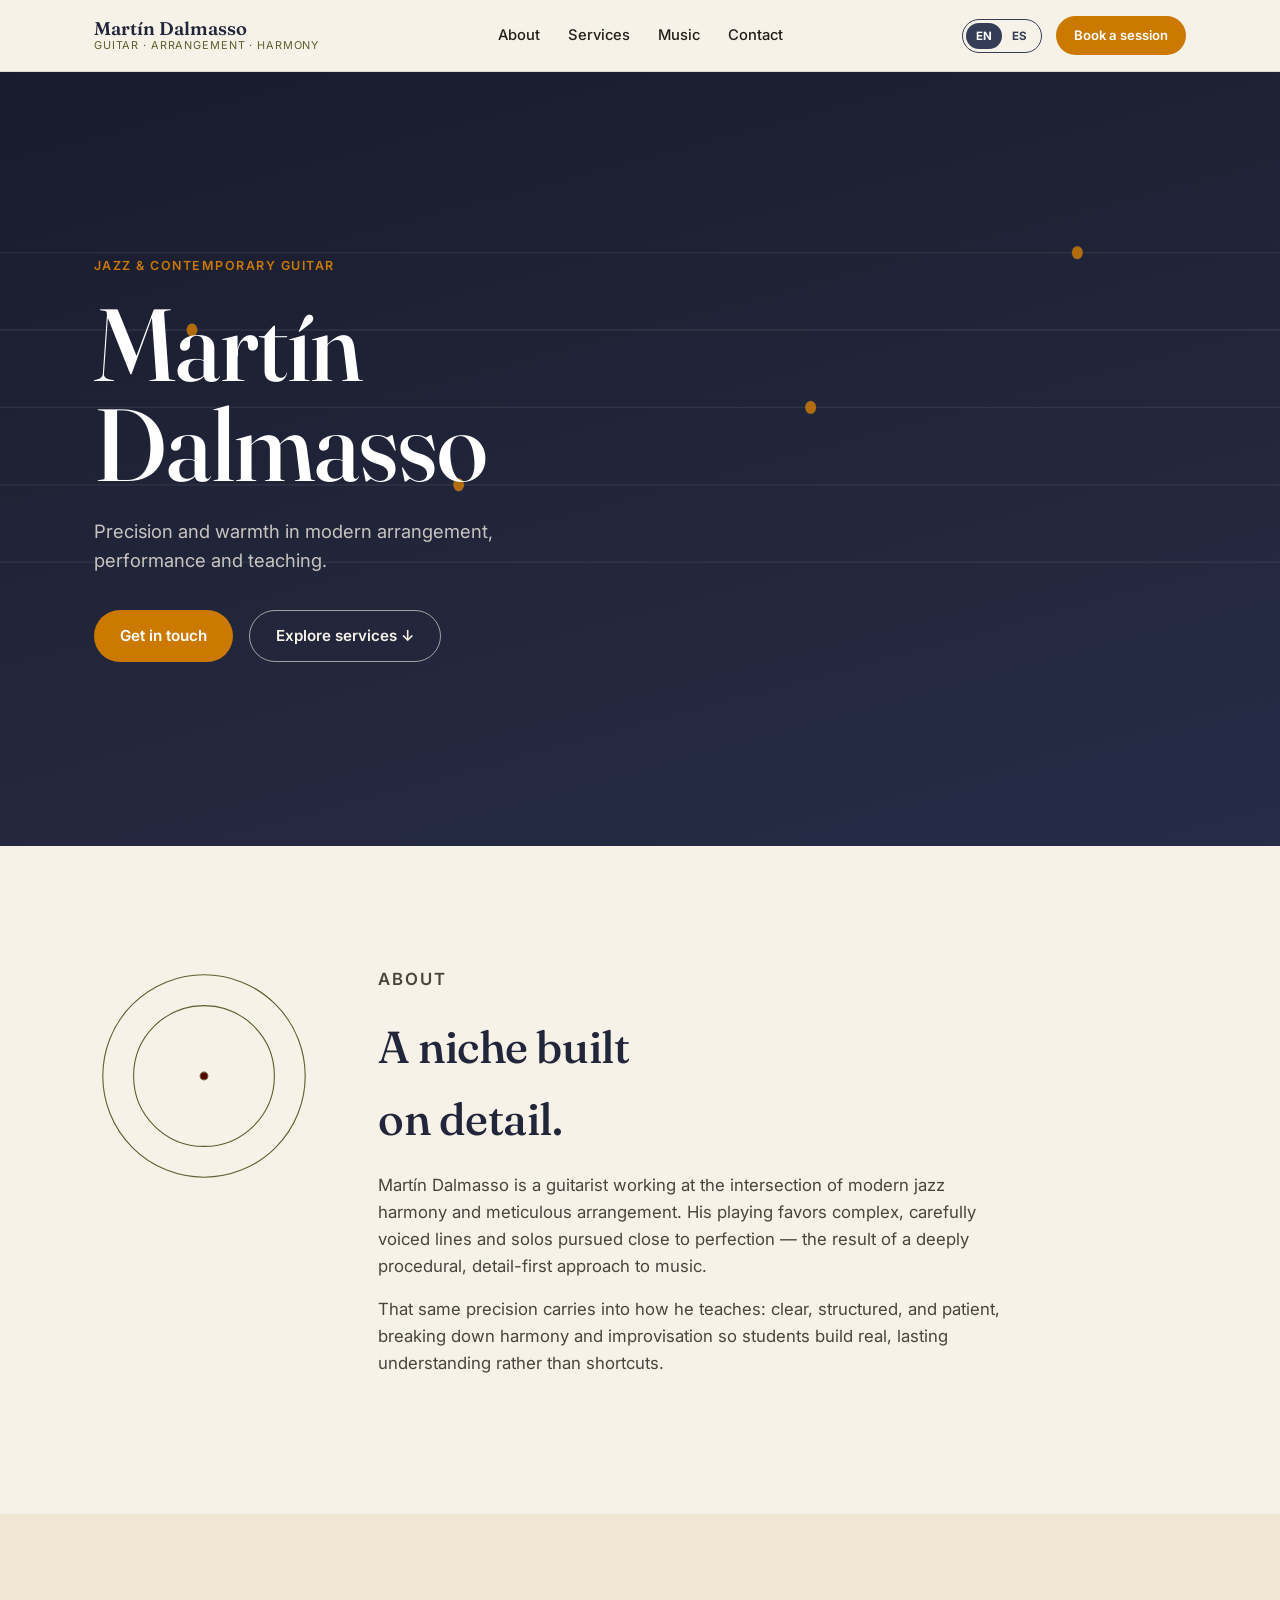
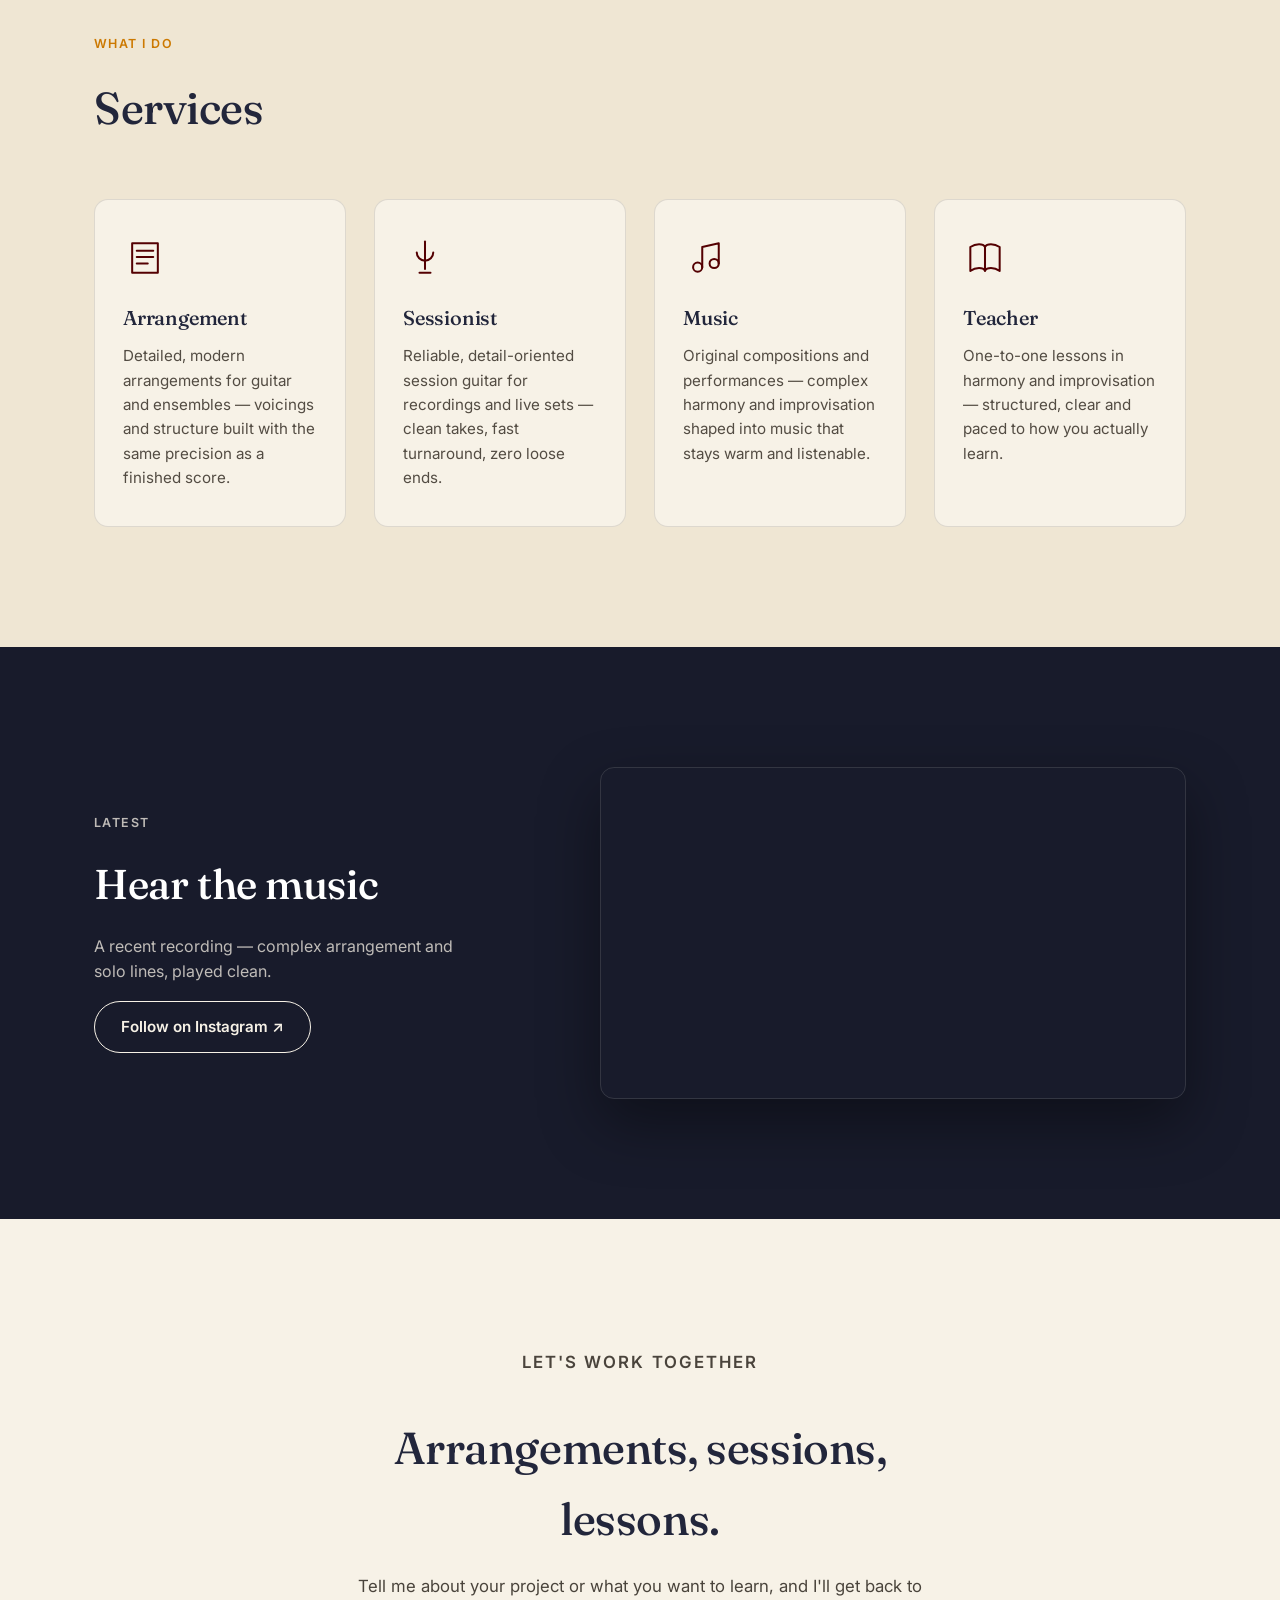
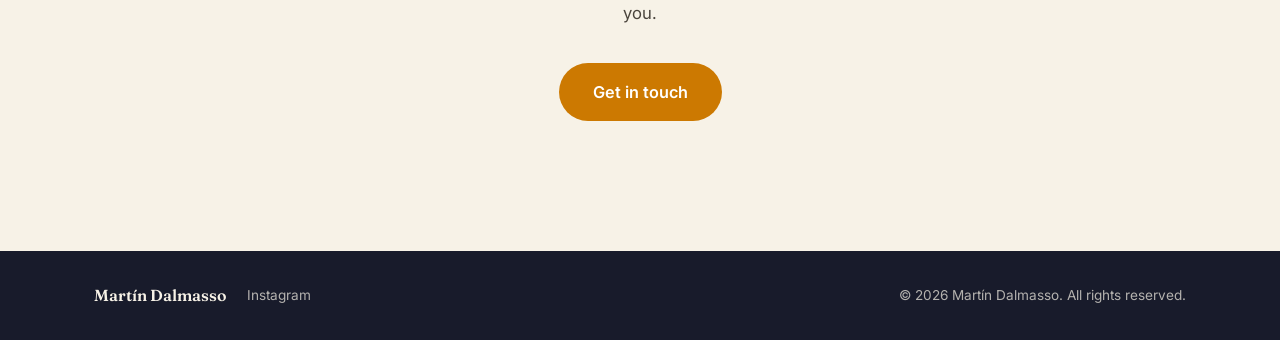
==== index.html @ 3b09c644 "Initial site: hero, about, services, music, contact with EN/ES toggle Plain HTML/CSS/JS, no framewor" ====
<!DOCTYPE html>
<html lang="en">
<head>
<meta charset="UTF-8">
<meta name="viewport" content="width=device-width, initial-scale=1.0">
<title>Martín Dalmasso — Guitar, Arrangement &amp; Harmony</title>
<meta name="description" content="Martín Dalmasso: jazz guitarist specializing in modern arrangements, session work, original music and harmony/improvisation teaching.">
<link rel="icon" href="data:,">
<link rel="preconnect" href="https://fonts.googleapis.com">
<link rel="preconnect" href="https://fonts.gstatic.com" crossorigin>
<link href="https://fonts.googleapis.com/css2?family=Fraunces:opsz,wght@9..144,400;9..144,500;9..144,600&family=Inter:wght@400;500;600&display=swap" rel="stylesheet">
<link rel="stylesheet" href="css/style.css">
</head>
<body>

<a class="skip-link" href="#main" data-i18n="skip">Skip to content</a>

<header class="site-header">
  <div class="header-inner">
    <a class="brand" href="#top">
      <span class="brand-name">Martín Dalmasso</span>
      <span class="brand-tag" data-i18n="brandTag">guitar · arrangement · harmony</span>
    </a>

    <nav class="main-nav" id="mainNav" aria-label="Primary">
      <a href="#about" data-i18n="navAbout">About</a>
      <a href="#services" data-i18n="navServices">Services</a>
      <a href="#music" data-i18n="navMusic">Music</a>
      <a href="#contact" data-i18n="navContact">Contact</a>
    </nav>

    <div class="header-actions">
      <button class="lang-switch" id="langSwitch" type="button" role="group" aria-label="Language">
        <span class="lang-thumb" aria-hidden="true"></span>
        <span class="lang-opt" data-lang="en">EN</span>
        <span class="lang-opt" data-lang="es">ES</span>
      </button>
      <a class="btn btn-primary btn-small" id="ctaHeader" href="#" target="_blank" rel="noopener" data-i18n="ctaShort">Book a session</a>
      <button class="nav-toggle" id="navToggle" type="button" aria-expanded="false" aria-controls="mainNav" aria-label="Menu">
        <span></span><span></span><span></span>
      </button>
    </div>
  </div>
</header>

<main id="main">

  <section class="hero" id="top">
    <svg class="hero-lines" viewBox="0 0 1200 600" preserveAspectRatio="none" aria-hidden="true">
      <line x1="0" y1="140" x2="1200" y2="140"></line>
      <line x1="0" y1="200" x2="1200" y2="200"></line>
      <line x1="0" y1="260" x2="1200" y2="260"></line>
      <line x1="0" y1="320" x2="1200" y2="320"></line>
      <line x1="0" y1="380" x2="1200" y2="380"></line>
      <circle class="note-dot" cx="180" cy="200" r="5"></circle>
      <circle class="note-dot" cx="430" cy="320" r="5"></circle>
      <circle class="note-dot" cx="760" cy="260" r="5"></circle>
      <circle class="note-dot" cx="1010" cy="140" r="5"></circle>
    </svg>

    <div class="hero-inner">
      <p class="eyebrow" data-i18n="heroEyebrow">Jazz &amp; contemporary guitar</p>
      <h1 class="hero-title">Martín<br>Dalmasso</h1>
      <p class="hero-sub" data-i18n="heroSub">Precision and warmth in modern arrangement, performance and teaching.</p>
      <div class="hero-actions">
        <a class="btn btn-primary" id="ctaHero" href="#" target="_blank" rel="noopener" data-i18n="ctaLong">Get in touch</a>
        <a class="btn btn-ghost" href="#services" data-i18n="ctaExplore">Explore services ↓</a>
      </div>
    </div>
  </section>

  <section class="about" id="about">
    <div class="section-inner about-grid">
      <div class="about-mark" aria-hidden="true">
        <svg viewBox="0 0 200 200">
          <circle cx="100" cy="100" r="92" fill="none"></circle>
          <circle cx="100" cy="100" r="64" fill="none"></circle>
          <circle cx="100" cy="100" r="3.5"></circle>
        </svg>
      </div>
      <div class="about-copy">
        <p class="eyebrow eyebrow-dark" data-i18n="aboutEyebrow">About</p>
        <h2 data-i18n="aboutTitle">A niche built on detail.</h2>
        <p data-i18n="aboutP1">Martín Dalmasso is a guitarist working at the intersection of modern jazz harmony and meticulous arrangement. His playing favors complex, carefully voiced lines and solos pursued close to perfection — the result of a deeply procedural, detail-first approach to music.</p>
        <p data-i18n="aboutP2">That same precision carries into how he teaches: clear, structured, and patient, breaking down harmony and improvisation so students build real, lasting understanding rather than shortcuts.</p>
      </div>
    </div>
  </section>

  <section class="services" id="services">
    <div class="section-inner">
      <p class="eyebrow" data-i18n="servicesEyebrow">What I do</p>
      <h2 class="services-title" data-i18n="servicesTitle">Services</h2>

      <div class="service-grid">

        <article class="service-card">
          <svg class="service-icon" viewBox="0 0 48 48" aria-hidden="true">
            <path d="M10 8h28v32H10z" fill="none"></path>
            <path d="M15 16h18M15 23h18M15 30h12"></path>
          </svg>
          <h3 data-i18n="svcArrangeTitle">Arrangement</h3>
          <p data-i18n="svcArrangeDesc">Detailed, modern arrangements for guitar and ensembles — voicings and structure built with the same precision as a finished score.</p>
        </article>

        <article class="service-card">
          <svg class="service-icon" viewBox="0 0 48 48" aria-hidden="true">
            <path d="M24 6v24" ></path>
            <path d="M15 18a9 9 0 0 0 18 0"></path>
            <path d="M24 30v6M18 40h12"></path>
          </svg>
          <h3 data-i18n="svcSessionTitle">Sessionist</h3>
          <p data-i18n="svcSessionDesc">Reliable, detail-oriented session guitar for recordings and live sets — clean takes, fast turnaround, zero loose ends.</p>
        </article>

        <article class="service-card">
          <svg class="service-icon" viewBox="0 0 48 48" aria-hidden="true">
            <circle cx="16" cy="34" r="5" fill="none"></circle>
            <circle cx="34" cy="30" r="5" fill="none"></circle>
            <path d="M21 34V12l18-4v22"></path>
          </svg>
          <h3 data-i18n="svcMusicTitle">Music</h3>
          <p data-i18n="svcMusicDesc">Original compositions and performances — complex harmony and improvisation shaped into music that stays warm and listenable.</p>
        </article>

        <article class="service-card">
          <svg class="service-icon" viewBox="0 0 48 48" aria-hidden="true">
            <path d="M8 12c6-4 14-4 16 0v26c-2-4-10-4-16 0z" fill="none"></path>
            <path d="M40 12c-6-4-14-4-16 0v26c2-4 10-4 16 0z" fill="none"></path>
          </svg>
          <h3 data-i18n="svcTeachTitle">Teacher</h3>
          <p data-i18n="svcTeachDesc">One-to-one lessons in harmony and improvisation — structured, clear and paced to how you actually learn.</p>
        </article>

      </div>
    </div>
  </section>

  <section class="music" id="music">
    <div class="section-inner music-grid">
      <div class="music-copy">
        <p class="eyebrow" data-i18n="musicEyebrow">Latest</p>
        <h2 data-i18n="musicTitle">Hear the music</h2>
        <p data-i18n="musicDesc">A recent recording — complex arrangement and solo lines, played clean.</p>
        <a class="btn btn-ghost btn-on-dark" href="https://www.instagram.com/martindalmassom/" target="_blank" rel="noopener" data-i18n="musicInstagram">Follow on Instagram ↗</a>
      </div>
      <div class="music-embed">
        <div class="video-frame">
          <iframe
            src="https://www.youtube.com/embed/Wm2iDcAbkkQ"
            title="Martín Dalmasso — latest video"
            loading="lazy"
            allow="accelerometer; autoplay; clipboard-write; encrypted-media; gyroscope; picture-in-picture"
            allowfullscreen>
          </iframe>
        </div>
      </div>
    </div>
  </section>

  <section class="contact" id="contact">
    <div class="section-inner contact-inner">
      <p class="eyebrow eyebrow-dark" data-i18n="contactEyebrow">Let's work together</p>
      <h2 data-i18n="contactTitle">Arrangements, sessions, lessons.</h2>
      <p data-i18n="contactDesc">Tell me about your project or what you want to learn, and I'll get back to you.</p>
      <a class="btn btn-primary btn-large" id="ctaContact" href="#" target="_blank" rel="noopener" data-i18n="ctaLong">Get in touch</a>
    </div>
  </section>

</main>

<footer class="site-footer">
  <div class="section-inner footer-inner">
    <span class="brand-name small">Martín Dalmasso</span>
    <a href="https://www.instagram.com/martindalmassom/" target="_blank" rel="noopener">Instagram</a>
    <span class="footer-note" data-i18n="footerNote">© <span id="year"></span> Martín Dalmasso. All rights reserved.</span>
  </div>
</footer>

<script src="js/i18n.js"></script>
<script src="js/main.js"></script>
</body>
</html>
---- css/style.css ----
/* =========================================================
   Martín Dalmasso — design tokens
   ========================================================= */
:root{
  /* brand palette (given) */
  --olive:   #615d30;
  --amber:   #cc7901;
  --navy:    #353c56;
  --maroon:  #540002;

  /* derived neutrals */
  --cream:        #f7f2e7;
  --cream-alt:    #efe6d3;
  --navy-deep:    #22263b;
  --navy-deeper:  #181b2b;
  --ink:          #241f1a;
  --paper-line:   rgba(36, 31, 26, 0.12);

  --font-display: "Fraunces", Georgia, serif;
  --font-body: "Inter", -apple-system, BlinkMacSystemFont, "Segoe UI", sans-serif;

  --max-width: 1140px;
  --radius: 14px;
  --ease: cubic-bezier(.22,.8,.3,1);
}

*{ box-sizing: border-box; }
html{ scroll-behavior: smooth; }
body{
  margin: 0;
  background: var(--cream);
  color: var(--ink);
  font-family: var(--font-body);
  line-height: 1.6;
  -webkit-font-smoothing: antialiased;
}
h1,h2,h3{
  font-family: var(--font-display);
  margin: 0 0 .4em;
  font-weight: 500;
  letter-spacing: -0.01em;
}
p{ margin: 0 0 1em; }
a{ color: inherit; text-decoration: none; }
img, svg{ display: block; max-width: 100%; }
.section-inner{
  max-width: var(--max-width);
  margin: 0 auto;
  padding: 0 24px;
}

.skip-link{
  position: absolute; left: -999px; top: 0;
  background: var(--navy); color: #fff; padding: 10px 16px; z-index: 999;
}
.skip-link:focus{ left: 12px; top: 12px; }

/* =========================================================
   Buttons
   ========================================================= */
.btn{
  display: inline-flex; align-items: center; gap: 8px;
  font-weight: 600; font-size: .95rem;
  padding: 13px 26px;
  border-radius: 999px;
  transition: transform .25s var(--ease), background .25s var(--ease), color .25s var(--ease), border-color .25s var(--ease);
  white-space: nowrap;
}
.btn-primary{
  background: var(--amber);
  color: #fff;
}
.btn-primary:hover{ background: var(--maroon); transform: translateY(-1px); }
.btn-ghost{
  border: 1.5px solid var(--ink);
  color: var(--ink);
}
.btn-ghost:hover{ background: var(--ink); color: var(--cream); }
.btn-on-dark.btn-ghost{ border-color: var(--cream); color: var(--cream); }
.btn-on-dark.btn-ghost:hover{ background: var(--cream); color: var(--navy-deep); }
.btn-small{ padding: 9px 18px; font-size: .82rem; }
.btn-large{ padding: 16px 34px; font-size: 1.02rem; }

/* =========================================================
   Header
   ========================================================= */
.site-header{
  position: sticky; top: 0; z-index: 100;
  background: rgba(247,242,231,0.9);
  backdrop-filter: blur(10px);
  border-bottom: 1px solid var(--paper-line);
}
.header-inner{
  max-width: var(--max-width);
  margin: 0 auto;
  padding: 16px 24px;
  display: flex; align-items: center; justify-content: space-between;
  gap: 24px;
}
.brand{ display: flex; flex-direction: column; line-height: 1.1; }
.brand-name{ font-family: var(--font-display); font-size: 1.15rem; font-weight: 600; color: var(--navy-deep); }
.brand-name.small{ font-size: 1rem; }
.brand-tag{ font-size: .68rem; letter-spacing: .08em; text-transform: uppercase; color: var(--olive); }

.main-nav{ display: flex; gap: 28px; font-size: .92rem; font-weight: 500; }
.main-nav a{ position: relative; padding: 4px 0; }
.main-nav a::after{
  content: ""; position: absolute; left: 0; right: 100%; bottom: -2px; height: 2px;
  background: var(--amber); transition: right .25s var(--ease);
}
.main-nav a:hover::after{ right: 0; }

.header-actions{ display: flex; align-items: center; gap: 14px; }

/* language pill switch */
.lang-switch{
  position: relative;
  display: flex; align-items: center;
  width: 80px; height: 34px;
  border-radius: 999px;
  border: 1.5px solid var(--navy);
  background: transparent;
  cursor: pointer;
  padding: 3px;
  font-family: var(--font-body);
}
.lang-opt{
  flex: 1; z-index: 2; text-align: center;
  font-size: .72rem; font-weight: 700; letter-spacing: .04em;
  color: var(--navy); transition: color .25s var(--ease);
}
.lang-thumb{
  position: absolute; top: 3px; left: 3px;
  width: calc(50% - 3px); height: calc(100% - 6px);
  border-radius: 999px;
  background: var(--navy);
  transition: transform .3s var(--ease);
}
.lang-switch[data-active="es"] .lang-thumb{ transform: translateX(100%); }
.lang-switch[data-active="en"] .lang-opt[data-lang="en"],
.lang-switch[data-active="es"] .lang-opt[data-lang="es"]{ color: #fff; }

.nav-toggle{
  display: none;
  width: 34px; height: 34px;
  border: none; background: none; cursor: pointer;
  flex-direction: column; justify-content: center; gap: 5px;
}
.nav-toggle span{ height: 2px; background: var(--navy-deep); border-radius: 2px; }

/* =========================================================
   Hero
   ========================================================= */
.hero{
  position: relative;
  min-height: 86vh;
  display: flex; align-items: center;
  background: linear-gradient(165deg, var(--navy-deeper) 0%, var(--navy-deep) 55%, #262c47 100%);
  color: var(--cream);
  overflow: hidden;
}
.hero-lines{
  position: absolute; inset: 0; width: 100%; height: 100%;
  stroke: rgba(247,242,231,0.08); stroke-width: 1;
}
.hero-lines .note-dot{ fill: var(--amber); opacity: .85; }
.hero-inner{
  position: relative; z-index: 1;
  max-width: var(--max-width);
  margin: 0 auto; padding: 0 24px;
  width: 100%;
}
.eyebrow{
  font-size: .78rem; letter-spacing: .12em; text-transform: uppercase;
  color: var(--amber); font-weight: 600; margin-bottom: 18px;
}
.eyebrow-dark{ color: var(--maroon); }
.hero-title{
  font-size: clamp(3.2rem, 9vw, 6.4rem);
  line-height: .98;
  margin-bottom: 22px;
  color: #fff;
}
.hero-sub{
  max-width: 480px;
  font-size: 1.15rem;
  color: rgba(247,242,231,0.78);
  margin-bottom: 34px;
}
.hero-actions{ display: flex; gap: 16px; flex-wrap: wrap; }
.hero .btn-ghost{ border-color: rgba(247,242,231,0.6); color: var(--cream); }
.hero .btn-ghost:hover{ background: var(--cream); color: var(--navy-deep); }

/* =========================================================
   About
   ========================================================= */
.about{ padding: 120px 0; background: var(--cream); }
.about-grid{
  display: grid;
  grid-template-columns: 220px 1fr;
  gap: 64px;
  align-items: start;
}
.about-mark svg{ stroke: var(--olive); fill: var(--maroon); stroke-width: 1; }
.about-copy h2{ font-size: clamp(2rem, 4vw, 2.8rem); color: var(--navy-deep); max-width: 10ch; }
.about-copy p{ max-width: 640px; color: #4a443c; font-size: 1.05rem; }

/* =========================================================
   Services
   ========================================================= */
.services{ padding: 120px 0; background: var(--cream-alt); }
.services-title{ font-size: clamp(2rem, 4vw, 2.8rem); color: var(--navy-deep); margin-bottom: 56px; }
.service-grid{
  display: grid;
  grid-template-columns: repeat(auto-fit, minmax(240px, 1fr));
  gap: 28px;
}
.service-card{
  background: var(--cream);
  border-radius: var(--radius);
  padding: 36px 28px;
  border: 1px solid var(--paper-line);
  transition: transform .3s var(--ease), box-shadow .3s var(--ease), border-color .3s var(--ease);
}
.service-card:hover{
  transform: translateY(-4px);
  box-shadow: 0 16px 40px rgba(36,31,26,.08);
  border-color: var(--amber);
}
.service-icon{
  width: 44px; height: 44px; margin-bottom: 22px;
  stroke: var(--maroon); stroke-width: 2.2; fill: none;
  stroke-linecap: round; stroke-linejoin: round;
}
.service-card h3{ font-size: 1.25rem; color: var(--navy-deep); margin-bottom: 10px; }
.service-card p{ font-size: .95rem; color: #534c43; margin: 0; }

/* =========================================================
   Music
   ========================================================= */
.music{ padding: 120px 0; background: var(--navy-deeper); color: var(--cream); }
.music-grid{
  display: grid; grid-template-columns: 1fr 1.3fr;
  gap: 56px; align-items: center;
}
.music-copy h2{ color: #fff; font-size: clamp(1.9rem, 3.6vw, 2.6rem); }
.music-copy p{ color: rgba(247,242,231,0.75); max-width: 380px; }
.video-frame{
  position: relative; width: 100%; padding-top: 56.25%;
  border-radius: var(--radius); overflow: hidden;
  box-shadow: 0 24px 60px rgba(0,0,0,.4);
  border: 1px solid rgba(247,242,231,0.12);
}
.video-frame iframe{ position: absolute; inset: 0; width: 100%; height: 100%; border: 0; }

/* =========================================================
   Contact
   ========================================================= */
.contact{ padding: 130px 0; background: var(--cream); text-align: center; }
.contact-inner{ max-width: 620px; }
.contact h2{ font-size: clamp(2rem, 4vw, 2.8rem); color: var(--navy-deep); }
.contact p{ color: #4a443c; font-size: 1.05rem; margin-bottom: 36px; }

/* =========================================================
   Footer
   ========================================================= */
.site-footer{ background: var(--navy-deeper); color: rgba(247,242,231,0.7); padding: 32px 0; }
.footer-inner{
  display: flex; flex-wrap: wrap; align-items: center; gap: 20px;
  font-size: .85rem;
}
.footer-inner .brand-name{ color: var(--cream); }
.footer-inner a:hover{ color: var(--amber); }
.footer-note{ margin-left: auto; }

/* =========================================================
   Reveal-on-scroll
   ========================================================= */
.reveal{ opacity: 0; transform: translateY(18px); transition: opacity .7s var(--ease), transform .7s var(--ease); }
.reveal.is-visible{ opacity: 1; transform: translateY(0); }

/* =========================================================
   Responsive
   ========================================================= */
@media (max-width: 860px){
  .about-grid{ grid-template-columns: 1fr; }
  .about-mark{ width: 120px; }
  .music-grid{ grid-template-columns: 1fr; }
}

@media (max-width: 760px){
  .main-nav{
    position: absolute; top: 100%; left: 0; right: 0;
    background: var(--cream);
    flex-direction: column; gap: 0;
    border-bottom: 1px solid var(--paper-line);
    max-height: 0; overflow: hidden;
    transition: max-height .3s var(--ease);
  }
  .main-nav.is-open{ max-height: 260px; }
  .main-nav a{ padding: 14px 24px; border-top: 1px solid var(--paper-line); }
  .main-nav a::after{ display: none; }
  .nav-toggle{ display: flex; }
  .header-actions .btn-small{ display: none; }
}

@media (max-width: 520px){
  .hero{ min-height: 78vh; }
  .footer-inner{ flex-direction: column; align-items: flex-start; }
  .footer-note{ margin-left: 0; }
}
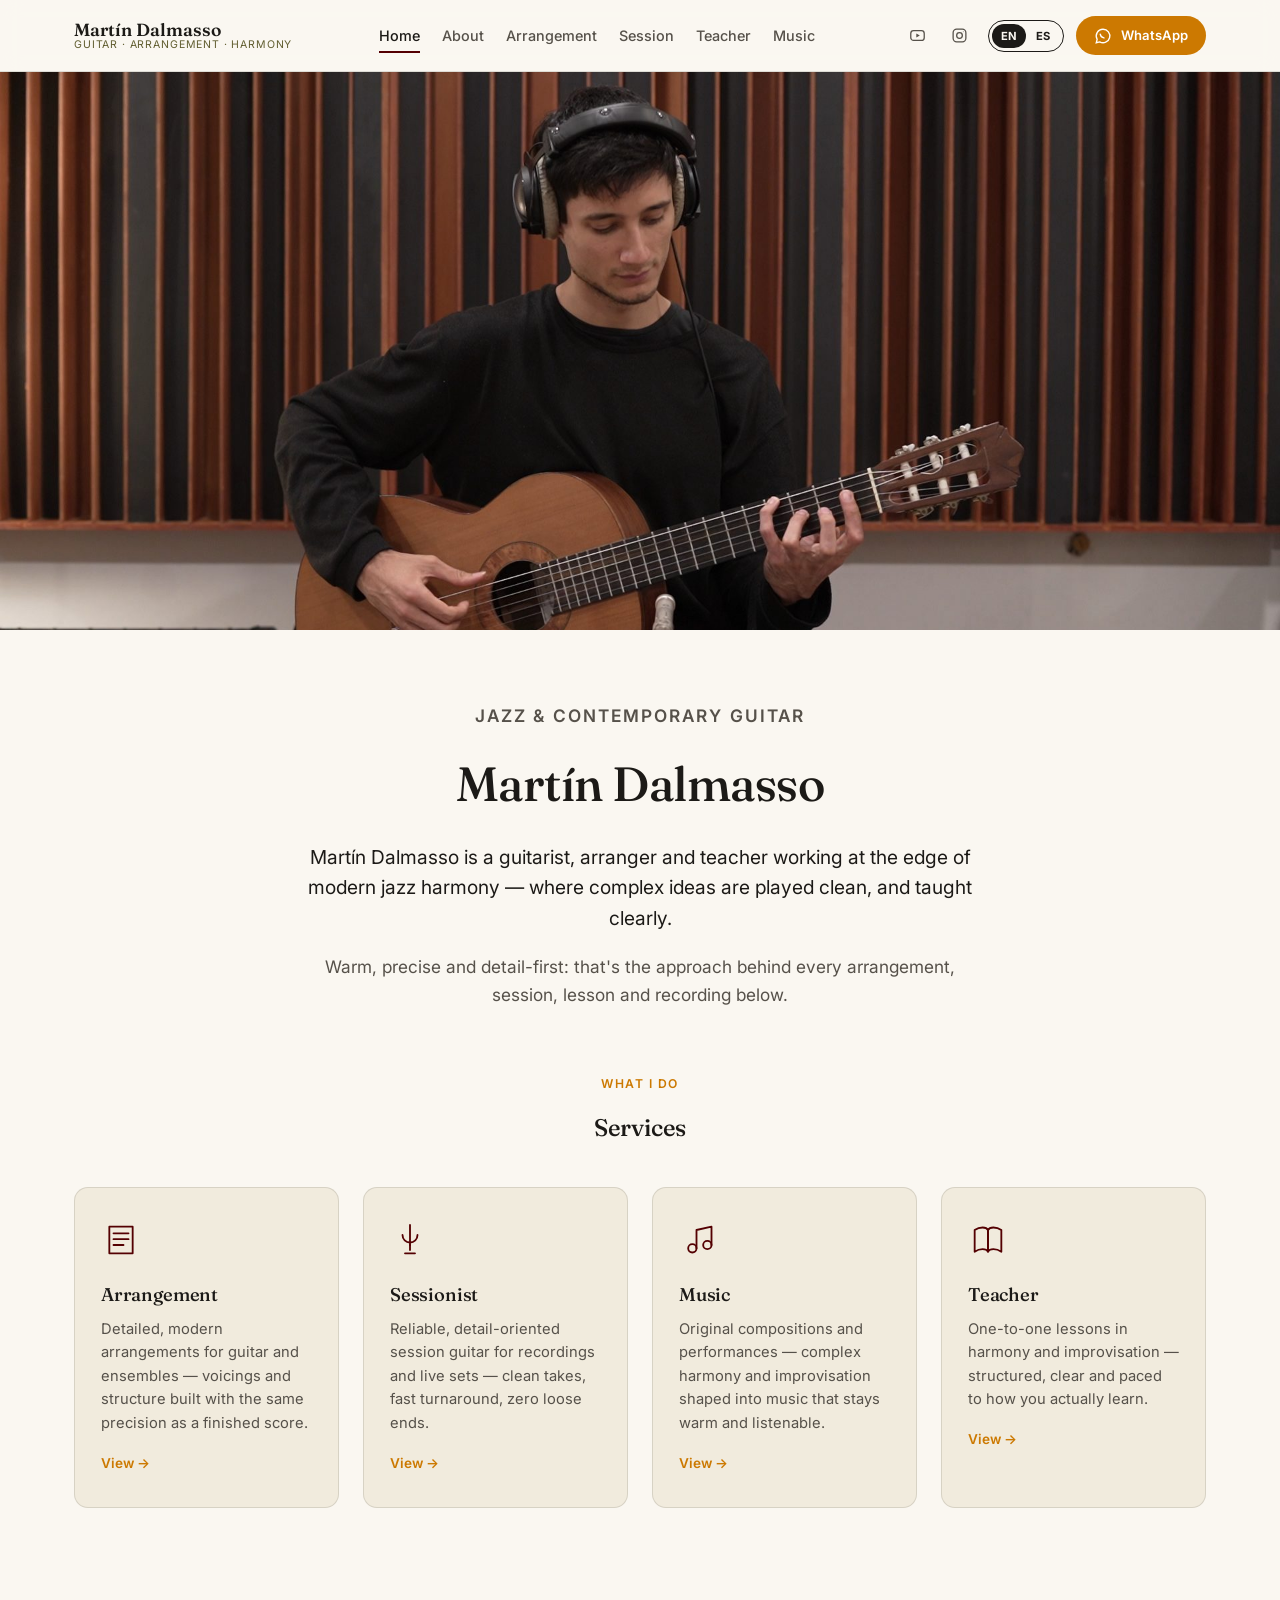
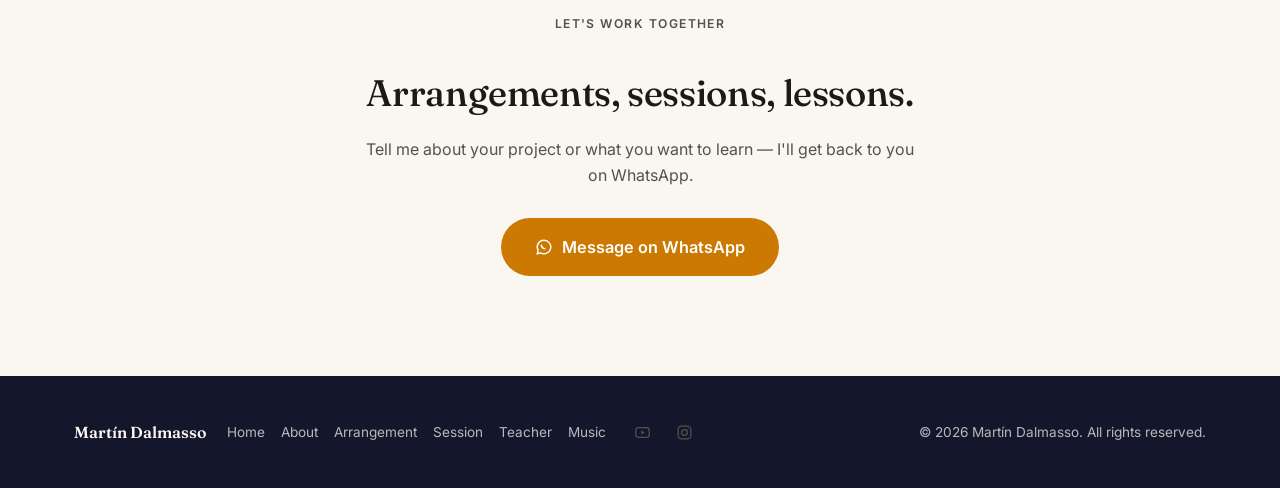
==== commit 407b7cae: "Rebuild as multi-page site with real photos, WhatsApp CTA, GH Pages deploy Per client feedback: sepa" ====
--- a/index.html
+++ b/index.html
@@ -11,31 +11,44 @@
 <link href="https://fonts.googleapis.com/css2?family=Fraunces:opsz,wght@9..144,400;9..144,500;9..144,600&family=Inter:wght@400;500;600&display=swap" rel="stylesheet">
 <link rel="stylesheet" href="css/style.css">
 </head>
-<body>
+<body data-page="home">
 
 <a class="skip-link" href="#main" data-i18n="skip">Skip to content</a>
 
 <header class="site-header">
   <div class="header-inner">
-    <a class="brand" href="#top">
+    <a class="brand" href="index.html">
       <span class="brand-name">Martín Dalmasso</span>
       <span class="brand-tag" data-i18n="brandTag">guitar · arrangement · harmony</span>
     </a>
 
     <nav class="main-nav" id="mainNav" aria-label="Primary">
-      <a href="#about" data-i18n="navAbout">About</a>
-      <a href="#services" data-i18n="navServices">Services</a>
-      <a href="#music" data-i18n="navMusic">Music</a>
-      <a href="#contact" data-i18n="navContact">Contact</a>
+      <a href="index.html" data-page="home" data-i18n="navHome">Home</a>
+      <a href="about.html" data-page="about" data-i18n="navAbout">About</a>
+      <a href="services/arrangement.html" data-page="arrangement" data-i18n="navArrangement">Arrangement</a>
+      <a href="services/session.html" data-page="session" data-i18n="navSession">Session</a>
+      <a href="services/teacher.html" data-page="teacher" data-i18n="navTeacher">Teacher</a>
+      <a href="services/music.html" data-page="music" data-i18n="navMusic">Music</a>
     </nav>
 
     <div class="header-actions">
+      <div class="social-icons">
+        <a href="https://www.youtube.com/@martindalmassom" target="_blank" rel="noopener" aria-label="YouTube">
+          <svg viewBox="0 0 24 24" fill="none" stroke="currentColor" stroke-width="1.8"><rect x="2.5" y="5" width="19" height="14" rx="4"></rect><path d="M10.3 9.3v5.4l5-2.7z" fill="currentColor" stroke="none"></path></svg>
+        </a>
+        <a href="https://www.instagram.com/martindalmassom/" target="_blank" rel="noopener" aria-label="Instagram">
+          <svg viewBox="0 0 24 24" fill="none" stroke="currentColor" stroke-width="1.8"><rect x="3" y="3" width="18" height="18" rx="5"></rect><circle cx="12" cy="12" r="4"></circle><circle cx="17.3" cy="6.7" r="0.6" fill="currentColor" stroke="none"></circle></svg>
+        </a>
+      </div>
       <button class="lang-switch" id="langSwitch" type="button" role="group" aria-label="Language">
         <span class="lang-thumb" aria-hidden="true"></span>
         <span class="lang-opt" data-lang="en">EN</span>
         <span class="lang-opt" data-lang="es">ES</span>
       </button>
-      <a class="btn btn-primary btn-small" id="ctaHeader" href="#" target="_blank" rel="noopener" data-i18n="ctaShort">Book a session</a>
+      <a class="btn btn-primary btn-small cta-whatsapp" href="#" target="_blank" rel="noopener">
+        <svg class="btn-icon" viewBox="0 0 24 24" fill="none" stroke="currentColor" stroke-width="1.8"><path d="M12 3a9 9 0 0 0-7.8 13.5L3 21l4.6-1.2A9 9 0 1 0 12 3z"></path><path d="M8.3 9.6c.4 2.6 2.4 4.6 5 5" stroke-linecap="round"></path></svg>
+        <span class="btn-label" data-i18n="ctaWhatsapp">WhatsApp</span>
+      </a>
       <button class="nav-toggle" id="navToggle" type="button" aria-expanded="false" aria-controls="mainNav" aria-label="Menu">
         <span></span><span></span><span></span>
       </button>
@@ -45,125 +58,84 @@
 
 <main id="main">
 
-  <section class="hero" id="top">
-    <svg class="hero-lines" viewBox="0 0 1200 600" preserveAspectRatio="none" aria-hidden="true">
-      <line x1="0" y1="140" x2="1200" y2="140"></line>
-      <line x1="0" y1="200" x2="1200" y2="200"></line>
-      <line x1="0" y1="260" x2="1200" y2="260"></line>
-      <line x1="0" y1="320" x2="1200" y2="320"></line>
-      <line x1="0" y1="380" x2="1200" y2="380"></line>
-      <circle class="note-dot" cx="180" cy="200" r="5"></circle>
-      <circle class="note-dot" cx="430" cy="320" r="5"></circle>
-      <circle class="note-dot" cx="760" cy="260" r="5"></circle>
-      <circle class="note-dot" cx="1010" cy="140" r="5"></circle>
-    </svg>
+  <div class="hero-banner pos-top">
+    <img src="assets/img/home.jpg" alt="Martín Dalmasso playing classical guitar in a recording studio">
+  </div>
 
-    <div class="hero-inner">
-      <p class="eyebrow" data-i18n="heroEyebrow">Jazz &amp; contemporary guitar</p>
-      <h1 class="hero-title">Martín<br>Dalmasso</h1>
-      <p class="hero-sub" data-i18n="heroSub">Precision and warmth in modern arrangement, performance and teaching.</p>
-      <div class="hero-actions">
-        <a class="btn btn-primary" id="ctaHero" href="#" target="_blank" rel="noopener" data-i18n="ctaLong">Get in touch</a>
-        <a class="btn btn-ghost" href="#services" data-i18n="ctaExplore">Explore services ↓</a>
+  <section class="page-copy is-centered">
+    <div class="section-inner">
+      <div class="copy-wrap">
+        <p class="eyebrow" data-i18n="homeEyebrow">Jazz &amp; contemporary guitar</p>
+        <h1>Martín Dalmasso</h1>
+        <p class="lede" data-i18n="homeLede">Martín Dalmasso is a guitarist, arranger and teacher working at the edge of modern jazz harmony — where complex ideas are played clean, and taught clearly.</p>
+        <p data-i18n="homeLede2">Warm, precise and detail-first: that's the approach behind every arrangement, session, lesson and recording below.</p>
       </div>
     </div>
   </section>
 
-  <section class="about" id="about">
-    <div class="section-inner about-grid">
-      <div class="about-mark" aria-hidden="true">
-        <svg viewBox="0 0 200 200">
-          <circle cx="100" cy="100" r="92" fill="none"></circle>
-          <circle cx="100" cy="100" r="64" fill="none"></circle>
-          <circle cx="100" cy="100" r="3.5"></circle>
-        </svg>
-      </div>
-      <div class="about-copy">
-        <p class="eyebrow eyebrow-dark" data-i18n="aboutEyebrow">About</p>
-        <h2 data-i18n="aboutTitle">A niche built on detail.</h2>
-        <p data-i18n="aboutP1">Martín Dalmasso is a guitarist working at the intersection of modern jazz harmony and meticulous arrangement. His playing favors complex, carefully voiced lines and solos pursued close to perfection — the result of a deeply procedural, detail-first approach to music.</p>
-        <p data-i18n="aboutP2">That same precision carries into how he teaches: clear, structured, and patient, breaking down harmony and improvisation so students build real, lasting understanding rather than shortcuts.</p>
-      </div>
-    </div>
-  </section>
+  <section class="quicknav" id="services">
+    <div class="section-inner">
+      <p class="eyebrow" style="text-align:center" data-i18n="servicesEyebrow">What I do</p>
+      <h2 style="text-align:center" data-i18n="servicesTitle">Services</h2>
+      <div class="quicknav-grid" style="margin-top:40px;">
 
-  <section class="services" id="services">
-    <div class="section-inner">
-      <p class="eyebrow" data-i18n="servicesEyebrow">What I do</p>
-      <h2 class="services-title" data-i18n="servicesTitle">Services</h2>
-
-      <div class="service-grid">
-
-        <article class="service-card">
-          <svg class="service-icon" viewBox="0 0 48 48" aria-hidden="true">
+        <a class="quicknav-card" href="services/arrangement.html">
+          <svg class="quicknav-icon" viewBox="0 0 48 48" aria-hidden="true">
             <path d="M10 8h28v32H10z" fill="none"></path>
             <path d="M15 16h18M15 23h18M15 30h12"></path>
           </svg>
           <h3 data-i18n="svcArrangeTitle">Arrangement</h3>
           <p data-i18n="svcArrangeDesc">Detailed, modern arrangements for guitar and ensembles — voicings and structure built with the same precision as a finished score.</p>
-        </article>
+          <span class="quicknav-link" data-i18n="quicknavView">View →</span>
+        </a>
 
-        <article class="service-card">
-          <svg class="service-icon" viewBox="0 0 48 48" aria-hidden="true">
-            <path d="M24 6v24" ></path>
+        <a class="quicknav-card" href="services/session.html">
+          <svg class="quicknav-icon" viewBox="0 0 48 48" aria-hidden="true">
+            <path d="M24 6v24"></path>
             <path d="M15 18a9 9 0 0 0 18 0"></path>
             <path d="M24 30v6M18 40h12"></path>
           </svg>
           <h3 data-i18n="svcSessionTitle">Sessionist</h3>
           <p data-i18n="svcSessionDesc">Reliable, detail-oriented session guitar for recordings and live sets — clean takes, fast turnaround, zero loose ends.</p>
-        </article>
+          <span class="quicknav-link" data-i18n="quicknavView">View →</span>
+        </a>
 
-        <article class="service-card">
-          <svg class="service-icon" viewBox="0 0 48 48" aria-hidden="true">
+        <a class="quicknav-card" href="services/music.html">
+          <svg class="quicknav-icon" viewBox="0 0 48 48" aria-hidden="true">
             <circle cx="16" cy="34" r="5" fill="none"></circle>
             <circle cx="34" cy="30" r="5" fill="none"></circle>
             <path d="M21 34V12l18-4v22"></path>
           </svg>
           <h3 data-i18n="svcMusicTitle">Music</h3>
           <p data-i18n="svcMusicDesc">Original compositions and performances — complex harmony and improvisation shaped into music that stays warm and listenable.</p>
-        </article>
+          <span class="quicknav-link" data-i18n="quicknavView">View →</span>
+        </a>
 
-        <article class="service-card">
-          <svg class="service-icon" viewBox="0 0 48 48" aria-hidden="true">
+        <a class="quicknav-card" href="services/teacher.html">
+          <svg class="quicknav-icon" viewBox="0 0 48 48" aria-hidden="true">
             <path d="M8 12c6-4 14-4 16 0v26c-2-4-10-4-16 0z" fill="none"></path>
             <path d="M40 12c-6-4-14-4-16 0v26c2-4 10-4 16 0z" fill="none"></path>
           </svg>
           <h3 data-i18n="svcTeachTitle">Teacher</h3>
           <p data-i18n="svcTeachDesc">One-to-one lessons in harmony and improvisation — structured, clear and paced to how you actually learn.</p>
-        </article>
+          <span class="quicknav-link" data-i18n="quicknavView">View →</span>
+        </a>
 
       </div>
     </div>
   </section>
 
-  <section class="music" id="music">
-    <div class="section-inner music-grid">
-      <div class="music-copy">
-        <p class="eyebrow" data-i18n="musicEyebrow">Latest</p>
-        <h2 data-i18n="musicTitle">Hear the music</h2>
-        <p data-i18n="musicDesc">A recent recording — complex arrangement and solo lines, played clean.</p>
-        <a class="btn btn-ghost btn-on-dark" href="https://www.instagram.com/martindalmassom/" target="_blank" rel="noopener" data-i18n="musicInstagram">Follow on Instagram ↗</a>
+  <section class="cta-band" id="contact">
+    <div class="section-inner">
+      <div class="copy-wrap">
+        <p class="eyebrow eyebrow-maroon" data-i18n="ctaBandEyebrow">Let's work together</p>
+        <h2 data-i18n="ctaBandTitle">Arrangements, sessions, lessons.</h2>
+        <p data-i18n="ctaBandDesc">Tell me about your project or what you want to learn — I'll get back to you on WhatsApp.</p>
+        <a class="btn btn-primary btn-large cta-whatsapp" href="#" target="_blank" rel="noopener">
+          <svg class="btn-icon" viewBox="0 0 24 24" fill="none" stroke="currentColor" stroke-width="1.8"><path d="M12 3a9 9 0 0 0-7.8 13.5L3 21l4.6-1.2A9 9 0 1 0 12 3z"></path><path d="M8.3 9.6c.4 2.6 2.4 4.6 5 5" stroke-linecap="round"></path></svg>
+          <span data-i18n="ctaBandButton">Message on WhatsApp</span>
+        </a>
       </div>
-      <div class="music-embed">
-        <div class="video-frame">
-          <iframe
-            src="https://www.youtube.com/embed/Wm2iDcAbkkQ"
-            title="Martín Dalmasso — latest video"
-            loading="lazy"
-            allow="accelerometer; autoplay; clipboard-write; encrypted-media; gyroscope; picture-in-picture"
-            allowfullscreen>
-          </iframe>
-        </div>
-      </div>
-    </div>
-  </section>
-
-  <section class="contact" id="contact">
-    <div class="section-inner contact-inner">
-      <p class="eyebrow eyebrow-dark" data-i18n="contactEyebrow">Let's work together</p>
-      <h2 data-i18n="contactTitle">Arrangements, sessions, lessons.</h2>
-      <p data-i18n="contactDesc">Tell me about your project or what you want to learn, and I'll get back to you.</p>
-      <a class="btn btn-primary btn-large" id="ctaContact" href="#" target="_blank" rel="noopener" data-i18n="ctaLong">Get in touch</a>
     </div>
   </section>
 
@@ -172,8 +144,23 @@
 <footer class="site-footer">
   <div class="section-inner footer-inner">
     <span class="brand-name small">Martín Dalmasso</span>
-    <a href="https://www.instagram.com/martindalmassom/" target="_blank" rel="noopener">Instagram</a>
-    <span class="footer-note" data-i18n="footerNote">© <span id="year"></span> Martín Dalmasso. All rights reserved.</span>
+    <nav class="footer-nav" aria-label="Footer">
+      <a href="index.html" data-i18n="navHome">Home</a>
+      <a href="about.html" data-i18n="navAbout">About</a>
+      <a href="services/arrangement.html" data-i18n="navArrangement">Arrangement</a>
+      <a href="services/session.html" data-i18n="navSession">Session</a>
+      <a href="services/teacher.html" data-i18n="navTeacher">Teacher</a>
+      <a href="services/music.html" data-i18n="navMusic">Music</a>
+    </nav>
+    <div class="social-icons">
+      <a href="https://www.youtube.com/@martindalmassom" target="_blank" rel="noopener" aria-label="YouTube">
+        <svg viewBox="0 0 24 24" fill="none" stroke="currentColor" stroke-width="1.8"><rect x="2.5" y="5" width="19" height="14" rx="4"></rect><path d="M10.3 9.3v5.4l5-2.7z" fill="currentColor" stroke="none"></path></svg>
+      </a>
+      <a href="https://www.instagram.com/martindalmassom/" target="_blank" rel="noopener" aria-label="Instagram">
+        <svg viewBox="0 0 24 24" fill="none" stroke="currentColor" stroke-width="1.8"><rect x="3" y="3" width="18" height="18" rx="5"></rect><circle cx="12" cy="12" r="4"></circle><circle cx="17.3" cy="6.7" r="0.6" fill="currentColor" stroke="none"></circle></svg>
+      </a>
+    </div>
+    <span class="footer-note" data-i18n="footerNote">© 2026 Martín Dalmasso. All rights reserved.</span>
   </div>
 </footer>
 
--- a/css/style.css
+++ b/css/style.css
@@ -8,18 +8,20 @@
   --navy:    #353c56;
   --maroon:  #540002;
 
-  /* derived neutrals */
-  --cream:        #f7f2e7;
-  --cream-alt:    #efe6d3;
-  --navy-deep:    #22263b;
-  --navy-deeper:  #181b2b;
-  --ink:          #241f1a;
-  --paper-line:   rgba(36, 31, 26, 0.12);
+  /* derived neutrals — photo-forward, Kurt-Rosenwinkel-style light site */
+  --paper:        #faf7f1;
+  --paper-alt:    #f1ebdd;
+  --ink:          #1c1a17;
+  --ink-soft:     #56514a;
+  --navy-deep:    #20243a;
+  --navy-deeper:  #14162b;
+  --line:         rgba(28,26,23,0.12);
+  --line-on-dark: rgba(250,247,241,0.14);
 
   --font-display: "Fraunces", Georgia, serif;
   --font-body: "Inter", -apple-system, BlinkMacSystemFont, "Segoe UI", sans-serif;
 
-  --max-width: 1140px;
+  --max-width: 1180px;
   --radius: 14px;
   --ease: cubic-bezier(.22,.8,.3,1);
 }
@@ -28,7 +30,7 @@
 html{ scroll-behavior: smooth; }
 body{
   margin: 0;
-  background: var(--cream);
+  background: var(--paper);
   color: var(--ink);
   font-family: var(--font-body);
   line-height: 1.6;
@@ -51,7 +53,7 @@
 
 .skip-link{
   position: absolute; left: -999px; top: 0;
-  background: var(--navy); color: #fff; padding: 10px 16px; z-index: 999;
+  background: var(--ink); color: var(--paper); padding: 10px 16px; z-index: 999;
 }
 .skip-link:focus{ left: 12px; top: 12px; }
 
@@ -59,7 +61,7 @@
    Buttons
    ========================================================= */
 .btn{
-  display: inline-flex; align-items: center; gap: 8px;
+  display: inline-flex; align-items: center; gap: 9px;
   font-weight: 600; font-size: .95rem;
   padding: 13px 26px;
   border-radius: 999px;
@@ -75,70 +77,87 @@
   border: 1.5px solid var(--ink);
   color: var(--ink);
 }
-.btn-ghost:hover{ background: var(--ink); color: var(--cream); }
-.btn-on-dark.btn-ghost{ border-color: var(--cream); color: var(--cream); }
-.btn-on-dark.btn-ghost:hover{ background: var(--cream); color: var(--navy-deep); }
+.btn-ghost:hover{ background: var(--ink); color: var(--paper); }
+.btn-on-dark{ border-color: rgba(250,247,241,0.55); color: var(--paper); }
+.btn-on-dark:hover{ background: var(--paper); color: var(--navy-deep); }
 .btn-small{ padding: 9px 18px; font-size: .82rem; }
 .btn-large{ padding: 16px 34px; font-size: 1.02rem; }
+.btn-icon{ width: 18px; height: 18px; flex-shrink: 0; }
 
 /* =========================================================
    Header
    ========================================================= */
 .site-header{
   position: sticky; top: 0; z-index: 100;
-  background: rgba(247,242,231,0.9);
+  background: rgba(250,247,241,0.88);
   backdrop-filter: blur(10px);
-  border-bottom: 1px solid var(--paper-line);
+  border-bottom: 1px solid var(--line);
 }
 .header-inner{
   max-width: var(--max-width);
   margin: 0 auto;
   padding: 16px 24px;
   display: flex; align-items: center; justify-content: space-between;
-  gap: 24px;
+  gap: 20px;
 }
 .brand{ display: flex; flex-direction: column; line-height: 1.1; }
-.brand-name{ font-family: var(--font-display); font-size: 1.15rem; font-weight: 600; color: var(--navy-deep); }
+.brand-name{ font-family: var(--font-display); font-size: 1.1rem; font-weight: 600; color: var(--ink); }
 .brand-name.small{ font-size: 1rem; }
-.brand-tag{ font-size: .68rem; letter-spacing: .08em; text-transform: uppercase; color: var(--olive); }
-
-.main-nav{ display: flex; gap: 28px; font-size: .92rem; font-weight: 500; }
-.main-nav a{ position: relative; padding: 4px 0; }
+.brand-tag{ font-size: .66rem; letter-spacing: .08em; text-transform: uppercase; color: var(--olive); }
+
+.main-nav{ display: flex; gap: 22px; font-size: .9rem; font-weight: 500; }
+.main-nav a{ position: relative; padding: 4px 0; color: var(--ink-soft); transition: color .2s var(--ease); }
 .main-nav a::after{
   content: ""; position: absolute; left: 0; right: 100%; bottom: -2px; height: 2px;
   background: var(--amber); transition: right .25s var(--ease);
 }
+.main-nav a:hover{ color: var(--ink); }
 .main-nav a:hover::after{ right: 0; }
-
-.header-actions{ display: flex; align-items: center; gap: 14px; }
+.main-nav a.is-active{ color: var(--ink); }
+.main-nav a.is-active::after{ right: 0; background: var(--maroon); }
+
+.header-actions{ display: flex; align-items: center; gap: 12px; }
+
+.social-icons{ display: flex; align-items: center; gap: 10px; }
+.social-icons a{
+  display: flex; align-items: center; justify-content: center;
+  width: 32px; height: 32px; border-radius: 999px;
+  color: var(--ink-soft);
+  transition: color .2s var(--ease), background .2s var(--ease);
+}
+.social-icons a:hover{ color: var(--amber); background: var(--paper-alt); }
+.social-icons svg{ width: 17px; height: 17px; }
+.footer .social-icons a{ color: rgba(250,247,241,0.75); }
+.footer .social-icons a:hover{ color: var(--amber); background: rgba(250,247,241,0.08); }
 
 /* language pill switch */
 .lang-switch{
   position: relative;
   display: flex; align-items: center;
-  width: 80px; height: 34px;
+  width: 76px; height: 32px;
   border-radius: 999px;
-  border: 1.5px solid var(--navy);
+  border: 1.5px solid var(--ink);
   background: transparent;
   cursor: pointer;
   padding: 3px;
   font-family: var(--font-body);
+  flex-shrink: 0;
 }
 .lang-opt{
   flex: 1; z-index: 2; text-align: center;
-  font-size: .72rem; font-weight: 700; letter-spacing: .04em;
-  color: var(--navy); transition: color .25s var(--ease);
+  font-size: .7rem; font-weight: 700; letter-spacing: .04em;
+  color: var(--ink); transition: color .25s var(--ease);
 }
 .lang-thumb{
   position: absolute; top: 3px; left: 3px;
   width: calc(50% - 3px); height: calc(100% - 6px);
   border-radius: 999px;
-  background: var(--navy);
+  background: var(--ink);
   transition: transform .3s var(--ease);
 }
 .lang-switch[data-active="es"] .lang-thumb{ transform: translateX(100%); }
 .lang-switch[data-active="en"] .lang-opt[data-lang="en"],
-.lang-switch[data-active="es"] .lang-opt[data-lang="es"]{ color: #fff; }
+.lang-switch[data-active="es"] .lang-opt[data-lang="es"]{ color: var(--paper); }
 
 .nav-toggle{
   display: none;
@@ -146,166 +165,175 @@
   border: none; background: none; cursor: pointer;
   flex-direction: column; justify-content: center; gap: 5px;
 }
-.nav-toggle span{ height: 2px; background: var(--navy-deep); border-radius: 2px; }
-
-/* =========================================================
-   Hero
-   ========================================================= */
-.hero{
+.nav-toggle span{ height: 2px; background: var(--ink); border-radius: 2px; }
+
+/* =========================================================
+   Hero banner (photo-led, every page)
+   ========================================================= */
+.hero-banner{
   position: relative;
-  min-height: 86vh;
-  display: flex; align-items: center;
-  background: linear-gradient(165deg, var(--navy-deeper) 0%, var(--navy-deep) 55%, #262c47 100%);
-  color: var(--cream);
+  width: 100%;
+  height: 62vh;
+  min-height: 380px;
+  max-height: 680px;
   overflow: hidden;
-}
-.hero-lines{
-  position: absolute; inset: 0; width: 100%; height: 100%;
-  stroke: rgba(247,242,231,0.08); stroke-width: 1;
-}
-.hero-lines .note-dot{ fill: var(--amber); opacity: .85; }
-.hero-inner{
-  position: relative; z-index: 1;
-  max-width: var(--max-width);
-  margin: 0 auto; padding: 0 24px;
-  width: 100%;
-}
+  background: var(--navy-deeper);
+}
+.hero-banner img{
+  width: 100%; height: 100%;
+  object-fit: cover;
+}
+.hero-banner.pos-top img{ object-position: center 20%; }
+.hero-banner.pos-mid img{ object-position: center 45%; }
+.hero-banner.pos-low img{ object-position: center 65%; }
+
+/* =========================================================
+   Page copy blocks
+   ========================================================= */
 .eyebrow{
-  font-size: .78rem; letter-spacing: .12em; text-transform: uppercase;
-  color: var(--amber); font-weight: 600; margin-bottom: 18px;
-}
-.eyebrow-dark{ color: var(--maroon); }
-.hero-title{
-  font-size: clamp(3.2rem, 9vw, 6.4rem);
-  line-height: .98;
-  margin-bottom: 22px;
-  color: #fff;
-}
-.hero-sub{
-  max-width: 480px;
-  font-size: 1.15rem;
-  color: rgba(247,242,231,0.78);
-  margin-bottom: 34px;
-}
-.hero-actions{ display: flex; gap: 16px; flex-wrap: wrap; }
-.hero .btn-ghost{ border-color: rgba(247,242,231,0.6); color: var(--cream); }
-.hero .btn-ghost:hover{ background: var(--cream); color: var(--navy-deep); }
-
-/* =========================================================
-   About
-   ========================================================= */
-.about{ padding: 120px 0; background: var(--cream); }
-.about-grid{
+  font-size: .76rem; letter-spacing: .12em; text-transform: uppercase;
+  color: var(--amber); font-weight: 600; margin-bottom: 16px;
+}
+.eyebrow-maroon{ color: var(--maroon); }
+
+.page-copy{ padding: 72px 0 32px; }
+.page-copy.is-centered{ text-align: center; }
+.page-copy .copy-wrap{ max-width: 680px; }
+.page-copy.is-centered .copy-wrap{ margin: 0 auto; }
+.page-copy h1, .page-copy h2{ font-size: clamp(2rem, 4.4vw, 3rem); color: var(--ink); }
+.page-copy p{ color: var(--ink-soft); font-size: 1.08rem; }
+.page-copy p.lede{ font-size: 1.2rem; color: var(--ink); }
+
+/* staff-line motif divider (kept from v1 — liked detail) */
+.staff-divider{
+  width: 100%; max-width: 420px; height: 44px; margin: 8px auto 36px;
+  stroke: var(--line); stroke-width: 1;
+}
+.staff-divider .note-dot{ fill: var(--amber); }
+.page-copy.is-left .staff-divider{ margin-left: 0; }
+
+/* =========================================================
+   Quick-nav cards (Home → service pages)
+   ========================================================= */
+.quicknav{ padding: 16px 0 96px; }
+.quicknav-grid{
   display: grid;
-  grid-template-columns: 220px 1fr;
-  gap: 64px;
-  align-items: start;
-}
-.about-mark svg{ stroke: var(--olive); fill: var(--maroon); stroke-width: 1; }
-.about-copy h2{ font-size: clamp(2rem, 4vw, 2.8rem); color: var(--navy-deep); max-width: 10ch; }
-.about-copy p{ max-width: 640px; color: #4a443c; font-size: 1.05rem; }
-
-/* =========================================================
-   Services
-   ========================================================= */
-.services{ padding: 120px 0; background: var(--cream-alt); }
-.services-title{ font-size: clamp(2rem, 4vw, 2.8rem); color: var(--navy-deep); margin-bottom: 56px; }
-.service-grid{
-  display: grid;
-  grid-template-columns: repeat(auto-fit, minmax(240px, 1fr));
-  gap: 28px;
-}
-.service-card{
-  background: var(--cream);
+  grid-template-columns: repeat(auto-fit, minmax(230px, 1fr));
+  gap: 24px;
+}
+.quicknav-card{
+  display: block;
+  background: var(--paper-alt);
   border-radius: var(--radius);
-  padding: 36px 28px;
-  border: 1px solid var(--paper-line);
+  padding: 32px 26px;
+  border: 1px solid var(--line);
   transition: transform .3s var(--ease), box-shadow .3s var(--ease), border-color .3s var(--ease);
 }
-.service-card:hover{
+.quicknav-card:hover{
   transform: translateY(-4px);
-  box-shadow: 0 16px 40px rgba(36,31,26,.08);
+  box-shadow: 0 16px 40px rgba(28,26,23,.08);
   border-color: var(--amber);
 }
-.service-icon{
-  width: 44px; height: 44px; margin-bottom: 22px;
+.quicknav-icon{
+  width: 40px; height: 40px; margin-bottom: 20px;
   stroke: var(--maroon); stroke-width: 2.2; fill: none;
   stroke-linecap: round; stroke-linejoin: round;
 }
-.service-card h3{ font-size: 1.25rem; color: var(--navy-deep); margin-bottom: 10px; }
-.service-card p{ font-size: .95rem; color: #534c43; margin: 0; }
-
-/* =========================================================
-   Music
-   ========================================================= */
-.music{ padding: 120px 0; background: var(--navy-deeper); color: var(--cream); }
-.music-grid{
-  display: grid; grid-template-columns: 1fr 1.3fr;
-  gap: 56px; align-items: center;
-}
-.music-copy h2{ color: #fff; font-size: clamp(1.9rem, 3.6vw, 2.6rem); }
-.music-copy p{ color: rgba(247,242,231,0.75); max-width: 380px; }
+.quicknav-card h3{ font-size: 1.15rem; color: var(--ink); margin-bottom: 8px; }
+.quicknav-card p{ font-size: .92rem; color: var(--ink-soft); margin: 0 0 14px; }
+.quicknav-card .quicknav-link{ font-size: .85rem; font-weight: 600; color: var(--amber); }
+
+/* =========================================================
+   Video embeds
+   ========================================================= */
+.video-section{ padding: 8px 0 88px; }
+.video-grid{
+  display: grid;
+  grid-template-columns: repeat(auto-fit, minmax(320px, 1fr));
+  gap: 28px;
+}
 .video-frame{
   position: relative; width: 100%; padding-top: 56.25%;
   border-radius: var(--radius); overflow: hidden;
-  box-shadow: 0 24px 60px rgba(0,0,0,.4);
-  border: 1px solid rgba(247,242,231,0.12);
+  box-shadow: 0 20px 50px rgba(28,26,23,.14);
+  border: 1px solid var(--line);
+  background: #000;
 }
 .video-frame iframe{ position: absolute; inset: 0; width: 100%; height: 100%; border: 0; }
 
 /* =========================================================
-   Contact
-   ========================================================= */
-.contact{ padding: 130px 0; background: var(--cream); text-align: center; }
-.contact-inner{ max-width: 620px; }
-.contact h2{ font-size: clamp(2rem, 4vw, 2.8rem); color: var(--navy-deep); }
-.contact p{ color: #4a443c; font-size: 1.05rem; margin-bottom: 36px; }
+   CTA band
+   ========================================================= */
+.cta-band{ padding: 10px 0 100px; text-align: center; }
+.cta-band .copy-wrap{ max-width: 560px; margin: 0 auto; }
+.cta-band h2{ font-size: clamp(1.7rem, 3.6vw, 2.3rem); color: var(--ink); }
+.cta-band p{ color: var(--ink-soft); margin-bottom: 30px; }
+
+/* =========================================================
+   About page — first-person pitch
+   ========================================================= */
+.pitch{ padding: 8px 0 24px; }
+.pitch .copy-wrap{ max-width: 680px; margin: 0 auto; }
+.pitch blockquote{
+  margin: 0 0 1.3em;
+  font-family: var(--font-display);
+  font-size: 1.3rem;
+  line-height: 1.55;
+  color: var(--ink);
+}
+.pitch-signoff{ font-size: .92rem; color: var(--ink-soft); margin-top: 28px; }
+.pitch-signoff strong{ color: var(--ink); }
 
 /* =========================================================
    Footer
    ========================================================= */
-.site-footer{ background: var(--navy-deeper); color: rgba(247,242,231,0.7); padding: 32px 0; }
+.site-footer{ background: var(--navy-deeper); color: rgba(250,247,241,0.72); padding: 40px 0; }
 .footer-inner{
   display: flex; flex-wrap: wrap; align-items: center; gap: 20px;
   font-size: .85rem;
 }
-.footer-inner .brand-name{ color: var(--cream); }
-.footer-inner a:hover{ color: var(--amber); }
+.footer-inner .brand-name{ color: var(--paper); }
+.footer-nav{ display: flex; flex-wrap: wrap; gap: 16px; }
+.footer-nav a:hover{ color: var(--amber); }
 .footer-note{ margin-left: auto; }
 
 /* =========================================================
-   Reveal-on-scroll
-   ========================================================= */
-.reveal{ opacity: 0; transform: translateY(18px); transition: opacity .7s var(--ease), transform .7s var(--ease); }
+   Reveal-on-scroll (minimal, respects reduced motion)
+   ========================================================= */
+.reveal{ opacity: 0; transform: translateY(16px); transition: opacity .6s var(--ease), transform .6s var(--ease); }
 .reveal.is-visible{ opacity: 1; transform: translateY(0); }
+@media (prefers-reduced-motion: reduce){
+  .reveal{ opacity: 1; transform: none; transition: none; }
+}
 
 /* =========================================================
    Responsive
    ========================================================= */
-@media (max-width: 860px){
-  .about-grid{ grid-template-columns: 1fr; }
-  .about-mark{ width: 120px; }
-  .music-grid{ grid-template-columns: 1fr; }
-}
-
-@media (max-width: 760px){
+@media (max-width: 980px){
   .main-nav{
     position: absolute; top: 100%; left: 0; right: 0;
-    background: var(--cream);
+    background: var(--paper);
     flex-direction: column; gap: 0;
-    border-bottom: 1px solid var(--paper-line);
+    border-bottom: 1px solid var(--line);
     max-height: 0; overflow: hidden;
     transition: max-height .3s var(--ease);
   }
-  .main-nav.is-open{ max-height: 260px; }
-  .main-nav a{ padding: 14px 24px; border-top: 1px solid var(--paper-line); }
+  .main-nav.is-open{ max-height: 360px; overflow-y: auto; }
+  .main-nav a{ padding: 14px 24px; border-top: 1px solid var(--line); }
   .main-nav a::after{ display: none; }
   .nav-toggle{ display: flex; }
-  .header-actions .btn-small{ display: none; }
-}
-
-@media (max-width: 520px){
-  .hero{ min-height: 78vh; }
+  .header-actions .social-icons{ display: none; }
+}
+
+@media (max-width: 620px){
+  .hero-banner{ height: 46vh; min-height: 300px; }
+  .page-copy{ padding: 52px 0 24px; }
   .footer-inner{ flex-direction: column; align-items: flex-start; }
   .footer-note{ margin-left: 0; }
-}
+  .header-actions .btn-small span.btn-label{ display: none; }
+  .header-inner{ gap: 10px; }
+  .brand-tag{ display: none; }
+  .brand-name{ font-size: 1rem; white-space: nowrap; }
+  .header-actions{ gap: 8px; }
+  .lang-switch{ width: 68px; }
+}
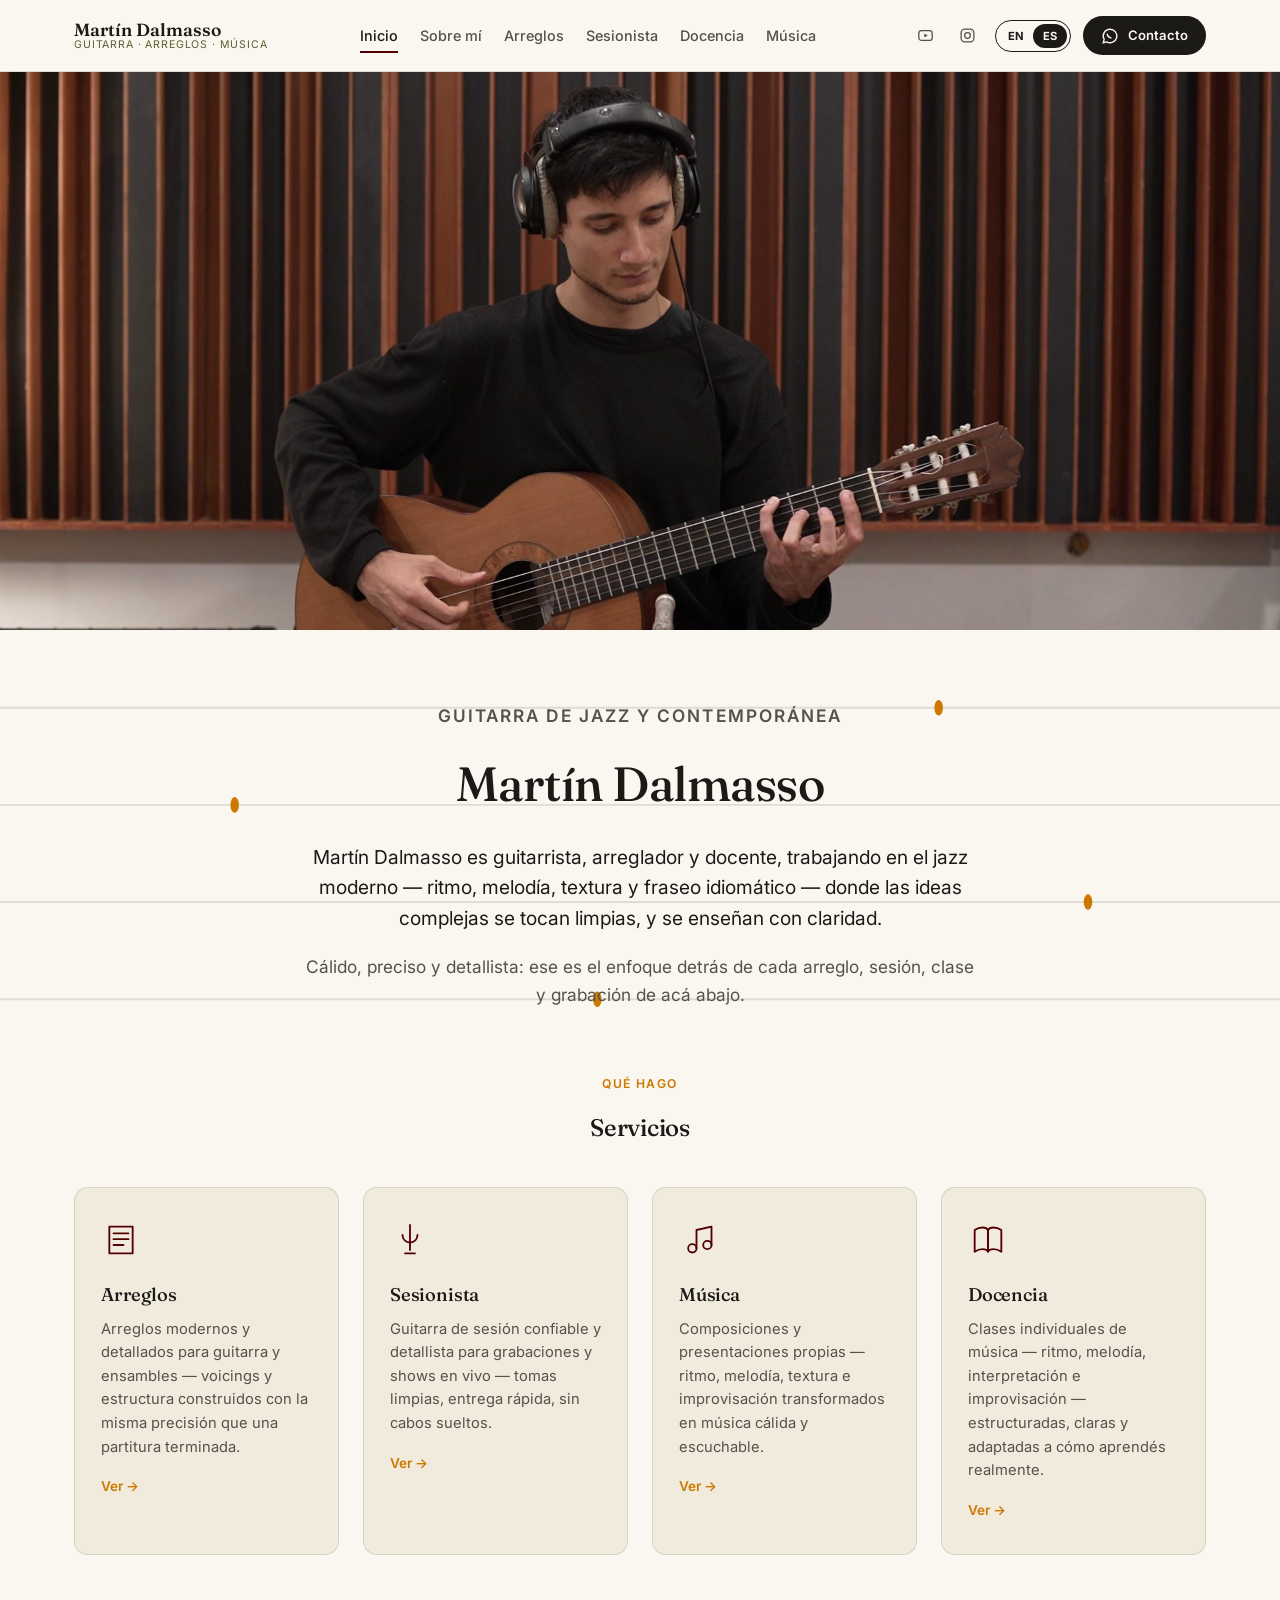
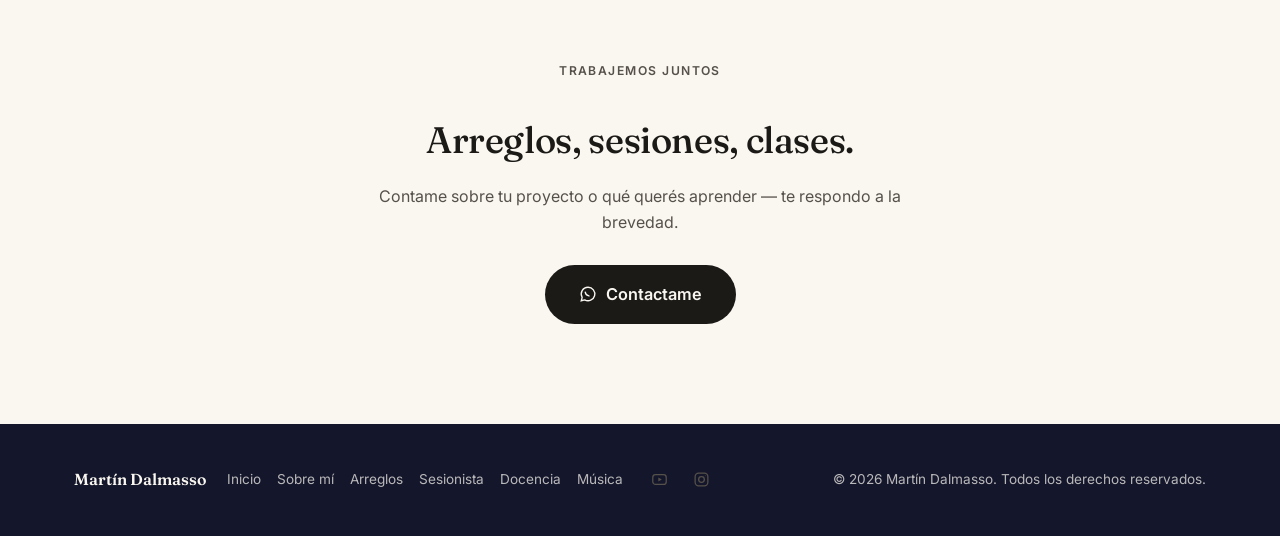
==== commit fc1f1746: "Meeting feedback: Spanish default, de-brand CTA, black button, string animation - Default language i" ====
--- a/index.html
+++ b/index.html
@@ -3,8 +3,8 @@
 <head>
 <meta charset="UTF-8">
 <meta name="viewport" content="width=device-width, initial-scale=1.0">
-<title>Martín Dalmasso — Guitar, Arrangement &amp; Harmony</title>
-<meta name="description" content="Martín Dalmasso: jazz guitarist specializing in modern arrangements, session work, original music and harmony/improvisation teaching.">
+<title>Martín Dalmasso — Guitar, Arrangement &amp; Music</title>
+<meta name="description" content="Martín Dalmasso: jazz guitarist specializing in modern arrangements, session work, original compositions and music lessons.">
 <link rel="icon" href="data:,">
 <link rel="preconnect" href="https://fonts.googleapis.com">
 <link rel="preconnect" href="https://fonts.gstatic.com" crossorigin>
@@ -19,7 +19,7 @@
   <div class="header-inner">
     <a class="brand" href="index.html">
       <span class="brand-name">Martín Dalmasso</span>
-      <span class="brand-tag" data-i18n="brandTag">guitar · arrangement · harmony</span>
+      <span class="brand-tag" data-i18n="brandTag">guitar · arrangement · music</span>
     </a>
 
     <nav class="main-nav" id="mainNav" aria-label="Primary">
@@ -45,9 +45,9 @@
         <span class="lang-opt" data-lang="en">EN</span>
         <span class="lang-opt" data-lang="es">ES</span>
       </button>
-      <a class="btn btn-primary btn-small cta-whatsapp" href="#" target="_blank" rel="noopener">
+      <a class="btn btn-primary btn-small cta-contact" href="#" target="_blank" rel="noopener">
         <svg class="btn-icon" viewBox="0 0 24 24" fill="none" stroke="currentColor" stroke-width="1.8"><path d="M12 3a9 9 0 0 0-7.8 13.5L3 21l4.6-1.2A9 9 0 1 0 12 3z"></path><path d="M8.3 9.6c.4 2.6 2.4 4.6 5 5" stroke-linecap="round"></path></svg>
-        <span class="btn-label" data-i18n="ctaWhatsapp">WhatsApp</span>
+        <span class="btn-label" data-i18n="ctaContact">Contact</span>
       </a>
       <button class="nav-toggle" id="navToggle" type="button" aria-expanded="false" aria-controls="mainNav" aria-label="Menu">
         <span></span><span></span><span></span>
@@ -62,12 +62,22 @@
     <img src="assets/img/home.jpg" alt="Martín Dalmasso playing classical guitar in a recording studio">
   </div>
 
-  <section class="page-copy is-centered">
+  <section class="page-copy is-centered strings-wrap">
+    <svg class="strings" viewBox="0 0 1200 220" preserveAspectRatio="none" aria-hidden="true">
+      <path class="string-line" data-y="40"></path>
+      <path class="string-line" data-y="90"></path>
+      <path class="string-line" data-y="140"></path>
+      <path class="string-line" data-y="190"></path>
+      <circle class="note-dot" cx="220" cy="90" r="4"></circle>
+      <circle class="note-dot" cx="560" cy="190" r="4"></circle>
+      <circle class="note-dot" cx="880" cy="40" r="4"></circle>
+      <circle class="note-dot" cx="1020" cy="140" r="4"></circle>
+    </svg>
     <div class="section-inner">
       <div class="copy-wrap">
         <p class="eyebrow" data-i18n="homeEyebrow">Jazz &amp; contemporary guitar</p>
         <h1>Martín Dalmasso</h1>
-        <p class="lede" data-i18n="homeLede">Martín Dalmasso is a guitarist, arranger and teacher working at the edge of modern jazz harmony — where complex ideas are played clean, and taught clearly.</p>
+        <p class="lede" data-i18n="homeLede">Martín Dalmasso is a guitarist, arranger and teacher working across modern jazz — rhythm, melody, texture and idiomatic phrasing — where complex ideas are played clean, and taught clearly.</p>
         <p data-i18n="homeLede2">Warm, precise and detail-first: that's the approach behind every arrangement, session, lesson and recording below.</p>
       </div>
     </div>
@@ -107,7 +117,7 @@
             <path d="M21 34V12l18-4v22"></path>
           </svg>
           <h3 data-i18n="svcMusicTitle">Music</h3>
-          <p data-i18n="svcMusicDesc">Original compositions and performances — complex harmony and improvisation shaped into music that stays warm and listenable.</p>
+          <p data-i18n="svcMusicDesc">Original compositions and performances — rhythm, melody, texture and improvisation shaped into music that stays warm and listenable.</p>
           <span class="quicknav-link" data-i18n="quicknavView">View →</span>
         </a>
 
@@ -117,7 +127,7 @@
             <path d="M40 12c-6-4-14-4-16 0v26c2-4 10-4 16 0z" fill="none"></path>
           </svg>
           <h3 data-i18n="svcTeachTitle">Teacher</h3>
-          <p data-i18n="svcTeachDesc">One-to-one lessons in harmony and improvisation — structured, clear and paced to how you actually learn.</p>
+          <p data-i18n="svcTeachDesc">One-to-one music lessons — rhythm, melody, interpretation and improvisation — structured, clear and paced to how you actually learn.</p>
           <span class="quicknav-link" data-i18n="quicknavView">View →</span>
         </a>
 
@@ -130,10 +140,10 @@
       <div class="copy-wrap">
         <p class="eyebrow eyebrow-maroon" data-i18n="ctaBandEyebrow">Let's work together</p>
         <h2 data-i18n="ctaBandTitle">Arrangements, sessions, lessons.</h2>
-        <p data-i18n="ctaBandDesc">Tell me about your project or what you want to learn — I'll get back to you on WhatsApp.</p>
-        <a class="btn btn-primary btn-large cta-whatsapp" href="#" target="_blank" rel="noopener">
+        <p data-i18n="ctaBandDesc">Tell me about your project or what you want to learn — I'll get back to you soon.</p>
+        <a class="btn btn-primary btn-large cta-contact" href="#" target="_blank" rel="noopener">
           <svg class="btn-icon" viewBox="0 0 24 24" fill="none" stroke="currentColor" stroke-width="1.8"><path d="M12 3a9 9 0 0 0-7.8 13.5L3 21l4.6-1.2A9 9 0 1 0 12 3z"></path><path d="M8.3 9.6c.4 2.6 2.4 4.6 5 5" stroke-linecap="round"></path></svg>
-          <span data-i18n="ctaBandButton">Message on WhatsApp</span>
+          <span data-i18n="ctaBandButton">Get in touch</span>
         </a>
       </div>
     </div>
--- a/css/style.css
+++ b/css/style.css
@@ -69,8 +69,8 @@
   white-space: nowrap;
 }
 .btn-primary{
-  background: var(--amber);
-  color: #fff;
+  background: var(--ink);
+  color: var(--paper);
 }
 .btn-primary:hover{ background: var(--maroon); transform: translateY(-1px); }
 .btn-ghost{
@@ -204,13 +204,42 @@
 .page-copy p{ color: var(--ink-soft); font-size: 1.08rem; }
 .page-copy p.lede{ font-size: 1.2rem; color: var(--ink); }
 
-/* staff-line motif divider (kept from v1 — liked detail) */
-.staff-divider{
-  width: 100%; max-width: 420px; height: 44px; margin: 8px auto 36px;
-  stroke: var(--line); stroke-width: 1;
-}
-.staff-divider .note-dot{ fill: var(--amber); }
-.page-copy.is-left .staff-divider{ margin-left: 0; }
+/* =========================================================
+   Animated strings (guitar-string background motif)
+   Draws itself in on load; bends toward the pointer on hover.
+   See initStrings() in js/main.js.
+   ========================================================= */
+.strings-wrap{ position: relative; }
+.strings-wrap > .section-inner,
+.strings-wrap > .copy-wrap{ position: relative; z-index: 1; }
+.strings{
+  position: absolute;
+  inset: 0;
+  width: 100%;
+  height: 100%;
+  z-index: 0;
+  overflow: visible;
+}
+.string-line{
+  fill: none;
+  stroke: var(--line);
+  stroke-width: 1;
+}
+.strings .note-dot{ fill: var(--amber); opacity: .85; }
+@media (prefers-reduced-motion: reduce){
+  .string-line, .strings .note-dot{ transition: none !important; }
+}
+
+/* Standalone variant — the SVG *is* the content (e.g. the About-page
+   divider), not a background layer behind other elements. */
+.strings-wrap.is-standalone{
+  width: 100%; max-width: 420px; margin: 8px auto 36px;
+}
+.strings-wrap.is-standalone .strings{
+  position: static;
+  width: 100%; height: 44px;
+}
+.page-copy.is-left .strings-wrap.is-standalone{ margin-left: 0; }
 
 /* =========================================================
    Quick-nav cards (Home → service pages)
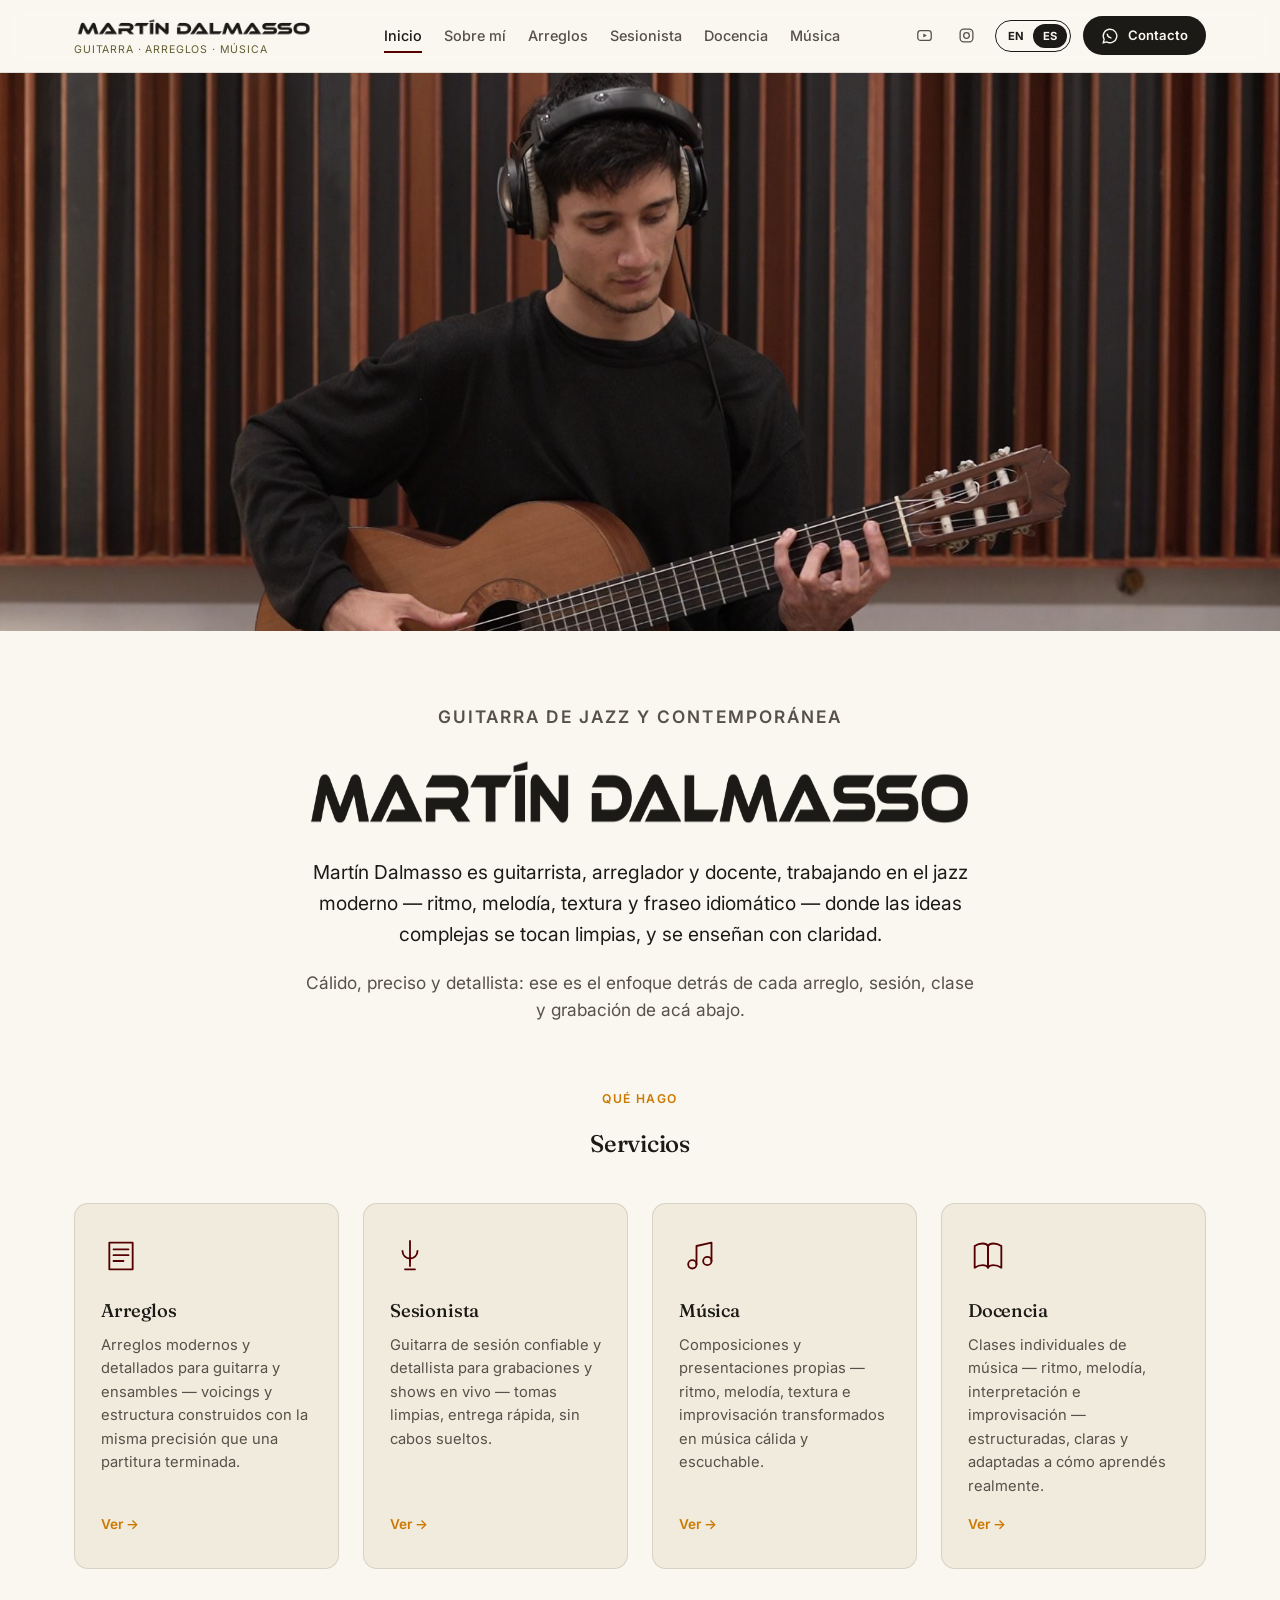
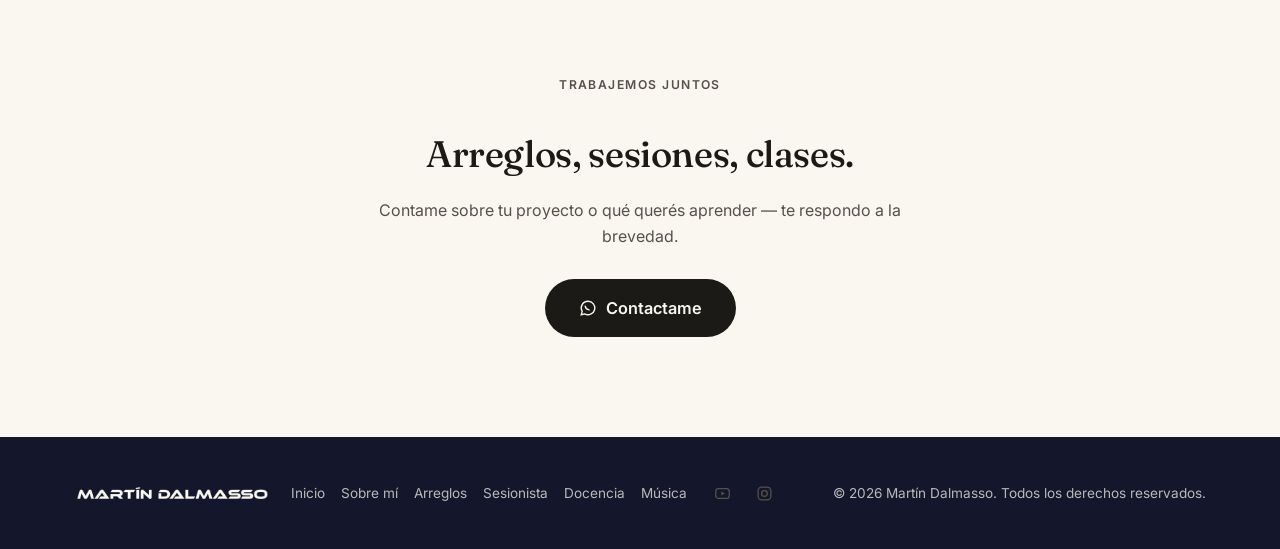
==== commit 98e54a3f: "Fix card alignment, drop strings for hero parallax, add logotype wordmark - Fixed quicknav "Ver ->" " ====
--- a/index.html
+++ b/index.html
@@ -18,7 +18,7 @@
 <header class="site-header">
   <div class="header-inner">
     <a class="brand" href="index.html">
-      <span class="brand-name">Martín Dalmasso</span>
+      <img class="brand-mark" src="assets/brand/wordmark-ink.png" alt="Martín Dalmasso">
       <span class="brand-tag" data-i18n="brandTag">guitar · arrangement · music</span>
     </a>
 
@@ -62,21 +62,11 @@
     <img src="assets/img/home.jpg" alt="Martín Dalmasso playing classical guitar in a recording studio">
   </div>
 
-  <section class="page-copy is-centered strings-wrap">
-    <svg class="strings" viewBox="0 0 1200 220" preserveAspectRatio="none" aria-hidden="true">
-      <path class="string-line" data-y="40"></path>
-      <path class="string-line" data-y="90"></path>
-      <path class="string-line" data-y="140"></path>
-      <path class="string-line" data-y="190"></path>
-      <circle class="note-dot" cx="220" cy="90" r="4"></circle>
-      <circle class="note-dot" cx="560" cy="190" r="4"></circle>
-      <circle class="note-dot" cx="880" cy="40" r="4"></circle>
-      <circle class="note-dot" cx="1020" cy="140" r="4"></circle>
-    </svg>
+  <section class="page-copy is-centered">
     <div class="section-inner">
       <div class="copy-wrap">
         <p class="eyebrow" data-i18n="homeEyebrow">Jazz &amp; contemporary guitar</p>
-        <h1>Martín Dalmasso</h1>
+        <h1><img class="hero-wordmark" src="assets/brand/wordmark-ink.png" alt="Martín Dalmasso"></h1>
         <p class="lede" data-i18n="homeLede">Martín Dalmasso is a guitarist, arranger and teacher working across modern jazz — rhythm, melody, texture and idiomatic phrasing — where complex ideas are played clean, and taught clearly.</p>
         <p data-i18n="homeLede2">Warm, precise and detail-first: that's the approach behind every arrangement, session, lesson and recording below.</p>
       </div>
@@ -153,7 +143,7 @@
 
 <footer class="site-footer">
   <div class="section-inner footer-inner">
-    <span class="brand-name small">Martín Dalmasso</span>
+    <img class="brand-mark small" src="assets/brand/wordmark-paper.png" alt="Martín Dalmasso">
     <nav class="footer-nav" aria-label="Footer">
       <a href="index.html" data-i18n="navHome">Home</a>
       <a href="about.html" data-i18n="navAbout">About</a>
--- a/css/style.css
+++ b/css/style.css
@@ -101,9 +101,9 @@
   gap: 20px;
 }
 .brand{ display: flex; flex-direction: column; line-height: 1.1; }
-.brand-name{ font-family: var(--font-display); font-size: 1.1rem; font-weight: 600; color: var(--ink); }
-.brand-name.small{ font-size: 1rem; }
-.brand-tag{ font-size: .66rem; letter-spacing: .08em; text-transform: uppercase; color: var(--olive); }
+.brand-mark{ height: 22px; width: auto; }
+.brand-mark.small{ height: 18px; }
+.brand-tag{ margin-top: 6px; font-size: .66rem; letter-spacing: .08em; text-transform: uppercase; color: var(--olive); }
 
 .main-nav{ display: flex; gap: 22px; font-size: .9rem; font-weight: 500; }
 .main-nav a{ position: relative; padding: 4px 0; color: var(--ink-soft); transition: color .2s var(--ease); }
@@ -204,42 +204,26 @@
 .page-copy p{ color: var(--ink-soft); font-size: 1.08rem; }
 .page-copy p.lede{ font-size: 1.2rem; color: var(--ink); }
 
-/* =========================================================
-   Animated strings (guitar-string background motif)
-   Draws itself in on load; bends toward the pointer on hover.
-   See initStrings() in js/main.js.
-   ========================================================= */
-.strings-wrap{ position: relative; }
-.strings-wrap > .section-inner,
-.strings-wrap > .copy-wrap{ position: relative; z-index: 1; }
-.strings{
-  position: absolute;
-  inset: 0;
-  width: 100%;
-  height: 100%;
-  z-index: 0;
-  overflow: visible;
-}
-.string-line{
-  fill: none;
-  stroke: var(--line);
-  stroke-width: 1;
-}
-.strings .note-dot{ fill: var(--amber); opacity: .85; }
+.hero-wordmark{ height: clamp(46px, 8vw, 92px); width: auto; margin: 0 auto; }
+.page-copy.is-centered h1{ display: flex; justify-content: center; }
+
+/* =========================================================
+   Hero parallax + reveal
+   The image is pre-scaled up (headroom to pan) and starts
+   transparent; JS fades it in once, then drives translateY
+   continuously from scroll position — no CSS transition on
+   transform, so the pan stays locked to scroll with no lag.
+   See initParallax() in js/main.js.
+   ========================================================= */
+.hero-banner img{
+  will-change: transform;
+  opacity: 0;
+  transition: opacity 1s var(--ease);
+}
+.hero-banner img.is-in{ opacity: 1; }
 @media (prefers-reduced-motion: reduce){
-  .string-line, .strings .note-dot{ transition: none !important; }
-}
-
-/* Standalone variant — the SVG *is* the content (e.g. the About-page
-   divider), not a background layer behind other elements. */
-.strings-wrap.is-standalone{
-  width: 100%; max-width: 420px; margin: 8px auto 36px;
-}
-.strings-wrap.is-standalone .strings{
-  position: static;
-  width: 100%; height: 44px;
-}
-.page-copy.is-left .strings-wrap.is-standalone{ margin-left: 0; }
+  .hero-banner img{ transition: none; opacity: 1; transform: none !important; }
+}
 
 /* =========================================================
    Quick-nav cards (Home → service pages)
@@ -251,7 +235,9 @@
   gap: 24px;
 }
 .quicknav-card{
-  display: block;
+  display: flex;
+  flex-direction: column;
+  align-items: flex-start;
   background: var(--paper-alt);
   border-radius: var(--radius);
   padding: 32px 26px;
@@ -270,7 +256,7 @@
 }
 .quicknav-card h3{ font-size: 1.15rem; color: var(--ink); margin-bottom: 8px; }
 .quicknav-card p{ font-size: .92rem; color: var(--ink-soft); margin: 0 0 14px; }
-.quicknav-card .quicknav-link{ font-size: .85rem; font-weight: 600; color: var(--amber); }
+.quicknav-card .quicknav-link{ margin-top: auto; padding-top: 2px; font-size: .85rem; font-weight: 600; color: var(--amber); }
 
 /* =========================================================
    Video embeds
@@ -301,7 +287,7 @@
 /* =========================================================
    About page — first-person pitch
    ========================================================= */
-.pitch{ padding: 8px 0 24px; }
+.pitch{ padding: 28px 0 24px; }
 .pitch .copy-wrap{ max-width: 680px; margin: 0 auto; }
 .pitch blockquote{
   margin: 0 0 1.3em;
@@ -321,7 +307,6 @@
   display: flex; flex-wrap: wrap; align-items: center; gap: 20px;
   font-size: .85rem;
 }
-.footer-inner .brand-name{ color: var(--paper); }
 .footer-nav{ display: flex; flex-wrap: wrap; gap: 16px; }
 .footer-nav a:hover{ color: var(--amber); }
 .footer-note{ margin-left: auto; }
